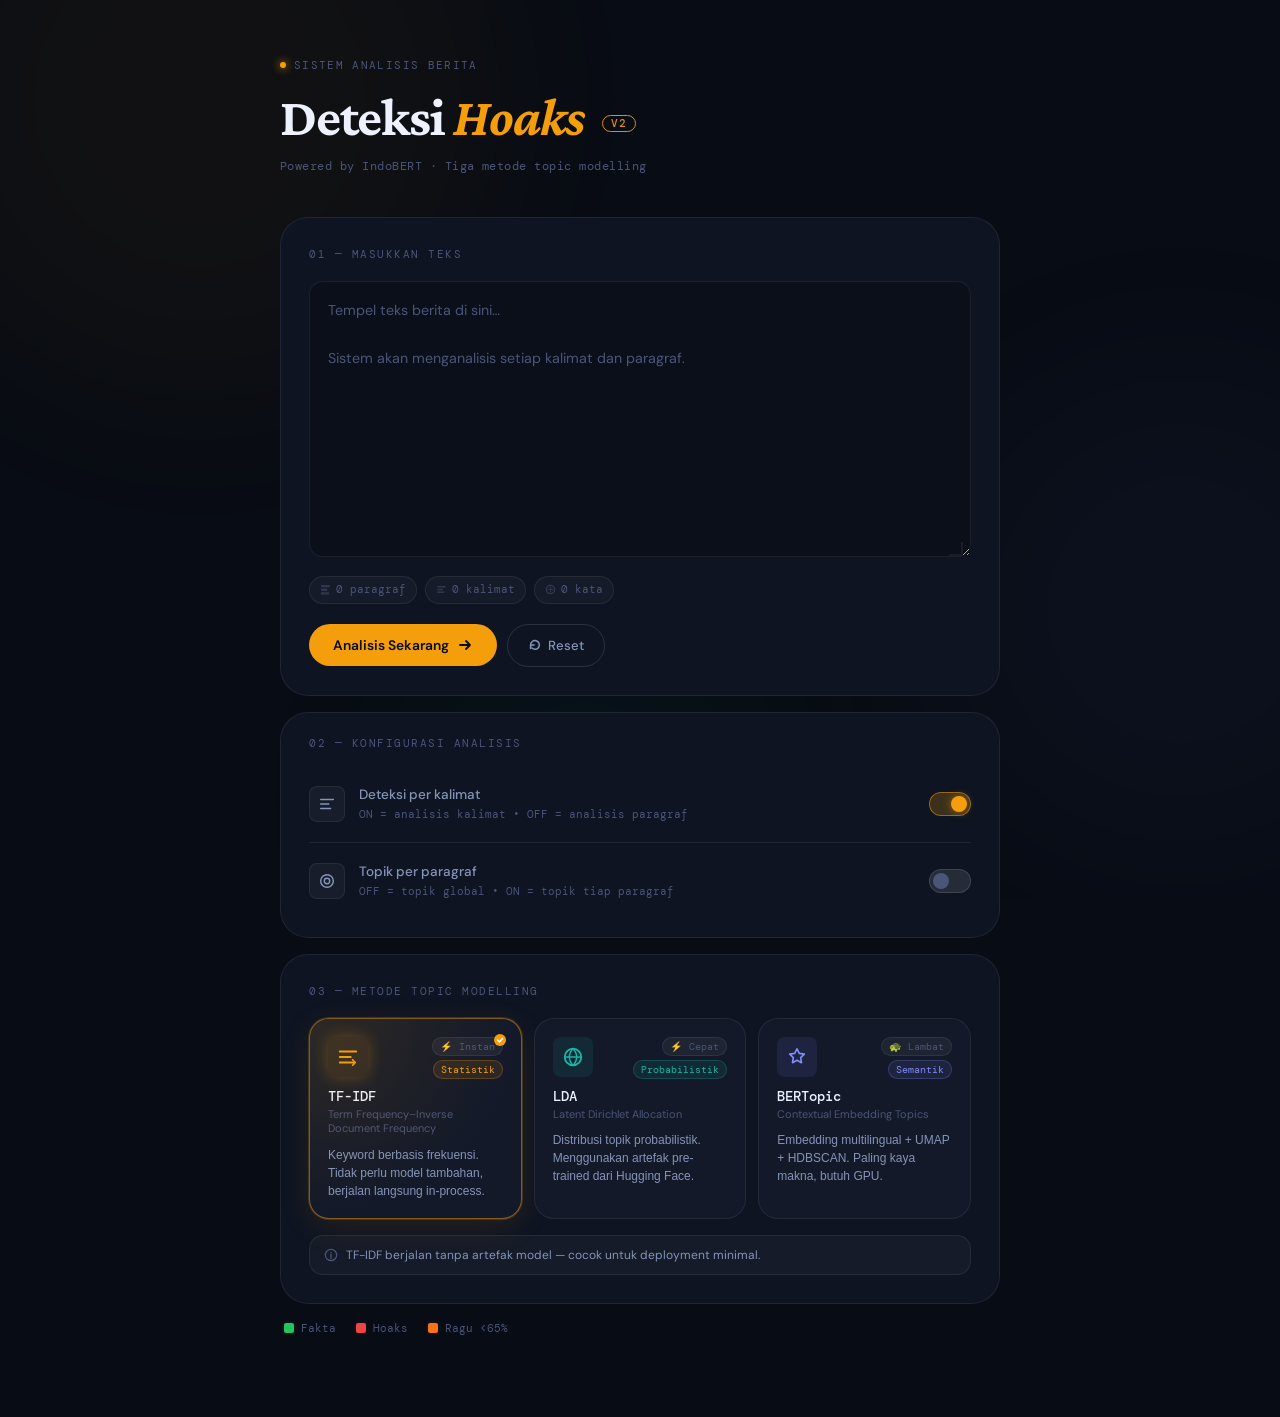
==== public_v2/index.html @ 40815f43 "Final?" ====
<!doctype html>
<html lang="id">
  <head>
    <meta charset="UTF-8" />
    <meta name="viewport" content="width=device-width, initial-scale=1.0" />
    <title>Deteksi Hoaks — V2</title>
    <link rel="preconnect" href="https://fonts.googleapis.com" />
    <link rel="preconnect" href="https://fonts.gstatic.com" crossorigin />
    <link
      href="https://fonts.googleapis.com/css2?family=Crimson+Pro:ital,wght@0,400;0,600;0,700;1,400&family=DM+Sans:wght@400;500;600&family=DM+Mono:wght@400;500&display=swap"
      rel="stylesheet"
    />
    <link rel="stylesheet" href="styles.css" />
  </head>
  <body>

    <!-- Background ambient blobs -->
    <div class="ambient" aria-hidden="true">
      <div class="blob blob--1"></div>
      <div class="blob blob--2"></div>
      <div class="blob blob--3"></div>
    </div>

    <main class="app-container">

      <!-- ── HEADER ────────────────────────────────────────────── -->
      <header class="site-header">
        <div class="site-header__eyebrow">
          <span class="eyebrow-dot"></span>
          <span>Sistem Analisis Berita</span>
        </div>
        <h1 class="site-header__title">
          Deteksi <em>Hoaks</em>
          <span class="v2-pill">V2</span>
        </h1>
        <p class="site-header__sub">
          Powered by IndoBERT · Tiga metode topic modelling
        </p>
      </header>

      <!-- ── INPUT CARD ────────────────────────────────────────── -->
      <section class="card input-card">
        <div class="card__label">01 — Masukkan Teks</div>

        <div class="textarea-wrap">
          <textarea
            id="newsText"
            rows="10"
            placeholder="Tempel teks berita di sini…&#10;&#10;Sistem akan menganalisis setiap kalimat dan paragraf."
          ></textarea>
          <div class="textarea-corner" aria-hidden="true"></div>
        </div>

        <div id="inputStats" class="input-stats">
          <span class="stat-pill" id="statParagraphs">
            <svg width="11" height="11" viewBox="0 0 12 12" fill="none"><rect x="1" y="1" width="10" height="2.5" rx="1" fill="currentColor" opacity=".5"/><rect x="1" y="5" width="7" height="2.5" rx="1" fill="currentColor" opacity=".5"/><rect x="1" y="9" width="9" height="2.5" rx="1" fill="currentColor" opacity=".5"/></svg>
            <span>0 paragraf</span>
          </span>
          <span class="stat-pill" id="statSentences">
            <svg width="11" height="11" viewBox="0 0 12 12" fill="none"><path d="M2 3h8M2 6h5M2 9h6.5" stroke="currentColor" stroke-width="1.5" stroke-linecap="round" opacity=".5"/></svg>
            <span>0 kalimat</span>
          </span>
          <span class="stat-pill" id="statWords">
            <svg width="11" height="11" viewBox="0 0 12 12" fill="none"><circle cx="6" cy="6" r="4.5" stroke="currentColor" stroke-width="1.5" opacity=".5"/><path d="M6 3.5v5M3.5 6h5" stroke="currentColor" stroke-width="1.3" stroke-linecap="round" opacity=".5"/></svg>
            <span>0 kata</span>
          </span>
        </div>

        <div class="action-row">
          <button id="detectBtn" type="button" class="btn-detect">
            <span id="detectLabel">Analisis Sekarang</span>
            <span id="detectSpinner" class="spinner hidden" aria-hidden="true">
              <svg class="spin-svg" viewBox="0 0 24 24" fill="none">
                <circle cx="12" cy="12" r="9" stroke="currentColor" stroke-width="2.5" stroke-dasharray="42 14" stroke-linecap="round"/>
              </svg>
            </span>
            <svg class="btn-arrow" width="16" height="16" viewBox="0 0 16 16" fill="none"><path d="M3 8h10M9 4l4 4-4 4" stroke="currentColor" stroke-width="1.8" stroke-linecap="round" stroke-linejoin="round"/></svg>
          </button>
          <button id="resetBtn" type="button" class="btn-reset">
            <svg width="14" height="14" viewBox="0 0 16 16" fill="none"><path d="M3 8a5 5 0 1 1 1.5 3.5" stroke="currentColor" stroke-width="1.8" stroke-linecap="round"/><path d="M3 12V8h4" stroke="currentColor" stroke-width="1.8" stroke-linecap="round" stroke-linejoin="round"/></svg>
            Reset
          </button>
        </div>
      </section>

      <!-- ── SETTINGS CARD ─────────────────────────────────────── -->
      <section class="card settings-card">
        <div class="card__label">02 — Konfigurasi Analisis</div>

        <div class="toggles-row">
          <!-- Toggle 1 -->
          <label class="toggle-item" for="sentenceLevelToggle">
            <div class="toggle-item__icon">
              <svg width="18" height="18" viewBox="0 0 20 20" fill="none"><path d="M3 5h14M3 10h9M3 15h11" stroke="currentColor" stroke-width="1.6" stroke-linecap="round"/></svg>
            </div>
            <div class="toggle-item__body">
              <span class="toggle-item__name">Deteksi per kalimat</span>
              <span class="toggle-item__hint">ON = analisis kalimat • OFF = analisis paragraf</span>
            </div>
            <div class="toggle-switch-wrap">
              <input type="checkbox" id="sentenceLevelToggle" checked />
              <span class="toggle-track" aria-hidden="true"><span class="toggle-thumb"></span></span>
            </div>
          </label>

          <div class="toggle-divider"></div>

          <!-- Toggle 2 -->
          <label class="toggle-item" for="topicToggle">
            <div class="toggle-item__icon">
              <svg width="18" height="18" viewBox="0 0 20 20" fill="none"><circle cx="10" cy="10" r="7" stroke="currentColor" stroke-width="1.6"/><circle cx="10" cy="10" r="3" stroke="currentColor" stroke-width="1.6"/></svg>
            </div>
            <div class="toggle-item__body">
              <span class="toggle-item__name">Topik per paragraf</span>
              <span class="toggle-item__hint">OFF = topik global • ON = topik tiap paragraf</span>
            </div>
            <div class="toggle-switch-wrap">
              <input type="checkbox" id="topicToggle" />
              <span class="toggle-track" aria-hidden="true"><span class="toggle-thumb"></span></span>
            </div>
          </label>
        </div>
      </section>

      <!-- ── TOPIC MODEL CARD ──────────────────────────────────── -->
      <section class="card topic-card">
        <div class="card__label">03 — Metode Topic Modelling</div>

        <!-- HIDDEN native select — dipakai JS untuk membaca nilai -->
        <select id="topicModelSelect" class="sr-only" aria-hidden="true" tabindex="-1">
          <option value="tfidf"    selected>TF-IDF</option>
          <option value="lda"             >LDA</option>
          <option value="bertopic"        >BERTopic</option>
        </select>

        <!-- Visual card picker -->
        <div class="method-grid" role="radiogroup" aria-label="Pilih metode topic modelling">

          <!-- Card: TF-IDF -->
          <button
            type="button"
            class="method-card method-card--active"
            data-value="tfidf"
            role="radio"
            aria-checked="true"
            aria-label="TF-IDF"
          >
            <div class="method-card__glow"></div>
            <div class="method-card__header">
              <div class="method-card__icon method-card__icon--tfidf">
                <svg width="22" height="22" viewBox="0 0 24 24" fill="none">
                  <path d="M3 6h18M3 12h12M3 18h15" stroke="currentColor" stroke-width="2" stroke-linecap="round"/>
                  <path d="M17 15l3 3-3 3" stroke="currentColor" stroke-width="1.8" stroke-linecap="round" stroke-linejoin="round"/>
                </svg>
              </div>
              <div class="method-card__badges">
                <span class="badge badge--speed">⚡ Instan</span>
                <span class="badge badge--type">Statistik</span>
              </div>
            </div>
            <div class="method-card__name">TF-IDF</div>
            <div class="method-card__full">Term Frequency–Inverse Document Frequency</div>
            <div class="method-card__desc">
              Keyword berbasis frekuensi. Tidak perlu model tambahan, berjalan langsung in-process.
            </div>
            <div class="method-card__check" aria-hidden="true">
              <svg width="14" height="14" viewBox="0 0 14 14" fill="none"><circle cx="7" cy="7" r="6" fill="currentColor"/><path d="M4.5 7l2 2 3-3.5" stroke="white" stroke-width="1.5" stroke-linecap="round" stroke-linejoin="round"/></svg>
            </div>
          </button>

          <!-- Card: LDA -->
          <button
            type="button"
            class="method-card"
            data-value="lda"
            role="radio"
            aria-checked="false"
            aria-label="LDA – Latent Dirichlet Allocation"
          >
            <div class="method-card__glow"></div>
            <div class="method-card__header">
              <div class="method-card__icon method-card__icon--lda">
                <svg width="22" height="22" viewBox="0 0 24 24" fill="none">
                  <circle cx="12" cy="12" r="9" stroke="currentColor" stroke-width="2"/>
                  <path d="M12 3c0 0 4 4 4 9s-4 9-4 9" stroke="currentColor" stroke-width="1.6"/>
                  <path d="M12 3c0 0-4 4-4 9s4 9 4 9" stroke="currentColor" stroke-width="1.6"/>
                  <path d="M3 12h18" stroke="currentColor" stroke-width="1.6"/>
                </svg>
              </div>
              <div class="method-card__badges">
                <span class="badge badge--speed">⚡ Cepat</span>
                <span class="badge badge--type">Probabilistik</span>
              </div>
            </div>
            <div class="method-card__name">LDA</div>
            <div class="method-card__full">Latent Dirichlet Allocation</div>
            <div class="method-card__desc">
              Distribusi topik probabilistik. Menggunakan artefak pre-trained dari Hugging Face.
            </div>
            <div class="method-card__check" aria-hidden="true">
              <svg width="14" height="14" viewBox="0 0 14 14" fill="none"><circle cx="7" cy="7" r="6" fill="currentColor"/><path d="M4.5 7l2 2 3-3.5" stroke="white" stroke-width="1.5" stroke-linecap="round" stroke-linejoin="round"/></svg>
            </div>
          </button>

          <!-- Card: BERTopic -->
          <button
            type="button"
            class="method-card"
            data-value="bertopic"
            role="radio"
            aria-checked="false"
            aria-label="BERTopic"
          >
            <div class="method-card__glow"></div>
            <div class="method-card__header">
              <div class="method-card__icon method-card__icon--bertopic">
                <svg width="22" height="22" viewBox="0 0 24 24" fill="none">
                  <path d="M12 3l2.5 5 5.5.8-4 3.9.9 5.5L12 15.6l-4.9 2.6.9-5.5L4 8.8l5.5-.8L12 3z" stroke="currentColor" stroke-width="1.8" stroke-linejoin="round"/>
                </svg>
              </div>
              <div class="method-card__badges">
                <span class="badge badge--speed">🐢 Lambat</span>
                <span class="badge badge--type badge--semantic">Semantik</span>
              </div>
            </div>
            <div class="method-card__name">BERTopic</div>
            <div class="method-card__full">Contextual Embedding Topics</div>
            <div class="method-card__desc">
              Embedding multilingual + UMAP + HDBSCAN. Paling kaya makna, butuh GPU.
            </div>
            <div class="method-card__check" aria-hidden="true">
              <svg width="14" height="14" viewBox="0 0 14 14" fill="none"><circle cx="7" cy="7" r="6" fill="currentColor"/><path d="M4.5 7l2 2 3-3.5" stroke="white" stroke-width="1.5" stroke-linecap="round" stroke-linejoin="round"/></svg>
            </div>
          </button>

        </div>

        <!-- Hint bar -->
        <div class="method-hint-bar" id="topicMethodHint" aria-live="polite">
          <svg width="14" height="14" viewBox="0 0 16 16" fill="none"><circle cx="8" cy="8" r="6.5" stroke="currentColor" stroke-width="1.4"/><path d="M8 7v5" stroke="currentColor" stroke-width="1.5" stroke-linecap="round"/><circle cx="8" cy="5" r=".8" fill="currentColor"/></svg>
          <span id="topicMethodHintText">TF-IDF berjalan tanpa artefak model — cocok untuk deployment minimal.</span>
        </div>
      </section>

      <!-- ── LEGEND ────────────────────────────────────────────── -->
      <div class="legend-row" aria-label="Keterangan warna">
        <span class="legend-item legend-item--green">
          <span class="legend-dot"></span> Fakta
        </span>
        <span class="legend-item legend-item--red">
          <span class="legend-dot"></span> Hoaks
        </span>
        <span class="legend-item legend-item--orange">
          <span class="legend-dot"></span> Ragu &lt;65%
        </span>
      </div>

      <!-- ── ERROR ─────────────────────────────────────────────── -->
      <div id="errorBox" class="error-box hidden" role="alert">
        <svg width="16" height="16" viewBox="0 0 16 16" fill="none"><circle cx="8" cy="8" r="6.5" stroke="currentColor" stroke-width="1.4"/><path d="M8 5v4" stroke="currentColor" stroke-width="1.5" stroke-linecap="round"/><circle cx="8" cy="11.5" r=".8" fill="currentColor"/></svg>
        <span></span>
      </div>

      <!-- ── OUTPUT ─────────────────────────────────────────────── -->
      <section id="outputSection" class="card output-card hidden">
        <div class="card__label">Hasil Analisis</div>
        <div id="globalSummary" class="global-summary"></div>
        <div id="outputParagraphs" class="paragraph-list"></div>
      </section>

      <!-- ── CONFIDENCE DETAILS ────────────────────────────────── -->
      <details id="confidenceDetails" class="card confidence-card hidden">
        <summary id="confidenceSummary" class="confidence-summary">
          <svg width="14" height="14" viewBox="0 0 16 16" fill="none"><path d="M8 3v10M3 8h10" stroke="currentColor" stroke-width="1.6" stroke-linecap="round"/></svg>
          Rincian Keyakinan
        </summary>
        <ul id="confidenceList" class="confidence-list"></ul>
      </details>

    </main>

    <script src="app.js" type="module"></script>

    <!-- Topic card picker logic (inline, tidak bergantung app.js) -->
    <script>
      (function () {
        const select = document.getElementById('topicModelSelect');
        const cards  = document.querySelectorAll('.method-card');
        const hintEl = document.getElementById('topicMethodHintText');

        const HINTS = {
          tfidf:    'TF-IDF berjalan tanpa artefak model — cocok untuk deployment minimal.',
          lda:      'LDA memuat artefak pre-trained dari Hugging Face secara lazy (pertama kali digunakan).',
          bertopic: 'BERTopic menggunakan embedding semantik — perlu GPU dan model BERTopic dari Hugging Face.',
        };

        function activate(value) {
          cards.forEach(function (card) {
            const isActive = card.dataset.value === value;
            card.classList.toggle('method-card--active', isActive);
            card.setAttribute('aria-checked', String(isActive));
          });
          if (select) select.value = value;
          if (hintEl)  hintEl.textContent = HINTS[value] || '';
        }

        cards.forEach(function (card) {
          card.addEventListener('click', function () {
            activate(card.dataset.value);
          });
          card.addEventListener('keydown', function (e) {
            if (e.key === 'Enter' || e.key === ' ') {
              e.preventDefault();
              activate(card.dataset.value);
            }
          });
        });

        // Reflect changes if JS in app.js ever changes the select
        if (select) {
          select.addEventListener('change', function () {
            activate(select.value);
          });
        }
      })();
    </script>

  </body>
</html>
---- public_v2/styles.css ----
/* ═══════════════════════════════════════════════════════════════
   Deteksi Hoaks V2 — Dark Editorial Theme
   Fonts: Crimson Pro (serif, editorial) + DM Sans (UI) + DM Mono
   ═══════════════════════════════════════════════════════════════ */

/* ── Reset & Base ─────────────────────────────────────────────── */
*, *::before, *::after { box-sizing: border-box; margin: 0; padding: 0; }

/* ── Design Tokens ────────────────────────────────────────────── */
:root {
  /* Surface */
  --bg:          #080c14;
  --bg-card:     #0e1422;
  --bg-card-2:   #131929;
  --bg-input:    #0b0f1a;

  /* Borders */
  --border:      rgba(255,255,255,.07);
  --border-md:   rgba(255,255,255,.12);
  --border-act:  rgba(255,255,255,.22);

  /* Text */
  --txt-primary:   #eef2ff;
  --txt-secondary: #8494b8;
  --txt-muted:     #4a5578;

  /* Accents */
  --amber:       #f59e0b;
  --amber-dim:   rgba(245,158,11,.15);
  --amber-glow:  rgba(245,158,11,.08);
  --teal:        #14b8a6;
  --teal-dim:    rgba(20,184,166,.15);
  --violet:      #818cf8;
  --violet-dim:  rgba(129,140,248,.15);

  /* Semantic */
  --green:       #22c55e;
  --green-bg:    rgba(34,197,94,.15);
  --red:         #ef4444;
  --red-bg:      rgba(239,68,68,.15);
  --orange:      #f97316;
  --orange-bg:   rgba(249,115,22,.15);

  /* Method card accent per type */
  --c-tfidf:     #f59e0b;
  --c-lda:       #14b8a6;
  --c-bertopic:  #818cf8;

  /* Typography */
  --font-serif:  'Crimson Pro', Georgia, serif;
  --font-sans:   'DM Sans', system-ui, sans-serif;
  --font-mono:   'DM Mono', 'Fira Code', monospace;

  /* Spacing */
  --r-sm:  8px;
  --r-md:  14px;
  --r-lg:  20px;
  --r-xl:  28px;

  /* Transitions */
  --ease:  cubic-bezier(.4,0,.2,1);
  --fast:  160ms;
  --mid:   280ms;
  --slow:  440ms;
}

/* ── Global ───────────────────────────────────────────────────── */
html { font-size: 15px; -webkit-font-smoothing: antialiased; }

body {
  background: var(--bg);
  color: var(--txt-primary);
  font-family: var(--font-sans);
  line-height: 1.6;
  min-height: 100dvh;
  overflow-x: hidden;
}

/* ── Ambient Background ───────────────────────────────────────── */
.ambient {
  position: fixed;
  inset: 0;
  pointer-events: none;
  z-index: 0;
  overflow: hidden;
}
.blob {
  position: absolute;
  border-radius: 50%;
  filter: blur(100px);
  opacity: .04;
  animation: blobDrift 24s ease-in-out infinite alternate;
}
.blob--1 {
  width: 600px; height: 600px;
  background: #f59e0b;
  top: -200px; left: -100px;
  animation-duration: 20s;
}
.blob--2 {
  width: 500px; height: 500px;
  background: #818cf8;
  top: 40%; right: -150px;
  animation-duration: 26s; animation-delay: -10s;
}
.blob--3 {
  width: 400px; height: 400px;
  background: #14b8a6;
  bottom: -100px; left: 30%;
  animation-duration: 22s; animation-delay: -5s;
}
@keyframes blobDrift {
  from { transform: translate(0,0) scale(1); }
  to   { transform: translate(40px,60px) scale(1.1); }
}

/* ── Layout ───────────────────────────────────────────────────── */
.app-container {
  position: relative;
  z-index: 1;
  max-width: 760px;
  margin: 0 auto;
  padding: 48px 20px 80px;
  display: flex;
  flex-direction: column;
  gap: 16px;
}

/* ── Site Header ──────────────────────────────────────────────── */
.site-header {
  padding: 8px 0 24px;
}
.site-header__eyebrow {
  display: flex;
  align-items: center;
  gap: 8px;
  font-family: var(--font-mono);
  font-size: .75rem;
  color: var(--txt-muted);
  text-transform: uppercase;
  letter-spacing: .12em;
  margin-bottom: 14px;
}
.eyebrow-dot {
  width: 6px; height: 6px;
  border-radius: 50%;
  background: var(--amber);
  box-shadow: 0 0 8px var(--amber);
  animation: pulse 2.4s ease-in-out infinite;
}
@keyframes pulse {
  0%,100% { opacity: 1; transform: scale(1); }
  50%      { opacity: .5; transform: scale(.7); }
}
.site-header__title {
  font-family: var(--font-serif);
  font-size: clamp(2.4rem, 6vw, 3.6rem);
  font-weight: 700;
  color: var(--txt-primary);
  line-height: 1.1;
  letter-spacing: -.02em;
  margin-bottom: 10px;
}
.site-header__title em {
  font-style: italic;
  color: var(--amber);
}
.v2-pill {
  display: inline-flex;
  align-items: center;
  font-family: var(--font-mono);
  font-style: normal;
  font-size: .7rem;
  font-weight: 500;
  letter-spacing: .08em;
  padding: 2px 8px;
  border-radius: 999px;
  border: 1px solid var(--amber);
  color: var(--amber);
  vertical-align: middle;
  margin-left: 8px;
  opacity: .9;
}
.site-header__sub {
  font-family: var(--font-mono);
  font-size: .8rem;
  color: var(--txt-muted);
  letter-spacing: .04em;
}

/* ── Card Base ────────────────────────────────────────────────── */
.card {
  background: var(--bg-card);
  border: 1px solid var(--border);
  border-radius: var(--r-xl);
  padding: 28px;
  transition: border-color var(--mid) var(--ease);
}
.card:focus-within { border-color: var(--border-md); }

.card__label {
  font-family: var(--font-mono);
  font-size: .72rem;
  color: var(--txt-muted);
  text-transform: uppercase;
  letter-spacing: .14em;
  margin-bottom: 18px;
}

/* ── Textarea ─────────────────────────────────────────────────── */
.textarea-wrap {
  position: relative;
}
#newsText {
  width: 100%;
  background: var(--bg-input);
  border: 1px solid var(--border);
  border-radius: var(--r-md);
  padding: 16px 18px;
  color: var(--txt-primary);
  font-family: var(--font-sans);
  font-size: .95rem;
  line-height: 1.7;
  resize: vertical;
  min-height: 200px;
  outline: none;
  transition: border-color var(--fast) var(--ease),
              box-shadow var(--fast) var(--ease);
}
#newsText::placeholder { color: var(--txt-muted); }
#newsText:focus {
  border-color: rgba(245,158,11,.4);
  box-shadow: 0 0 0 3px rgba(245,158,11,.08), inset 0 0 20px rgba(245,158,11,.02);
}
.textarea-corner {
  position: absolute;
  bottom: 8px; right: 8px;
  width: 14px; height: 14px;
  border-right: 2px solid var(--border-md);
  border-bottom: 2px solid var(--border-md);
  border-radius: 0 0 4px 0;
  pointer-events: none;
  opacity: .5;
}

/* ── Input Stats ──────────────────────────────────────────────── */
.input-stats {
  display: flex;
  gap: 8px;
  flex-wrap: wrap;
  margin-top: 12px;
}
.stat-pill {
  display: inline-flex;
  align-items: center;
  gap: 5px;
  font-family: var(--font-mono);
  font-size: .73rem;
  color: var(--txt-muted);
  background: rgba(255,255,255,.03);
  border: 1px solid var(--border);
  border-radius: 999px;
  padding: 4px 10px;
  transition: color var(--fast) var(--ease), border-color var(--fast) var(--ease);
}
.stat-pill:has(+ .stat-pill) { }

/* ── Action Row ───────────────────────────────────────────────── */
.action-row {
  display: flex;
  gap: 10px;
  margin-top: 20px;
  align-items: center;
}

/* Detect Button */
.btn-detect {
  display: inline-flex;
  align-items: center;
  gap: 8px;
  padding: 12px 24px;
  background: var(--amber);
  color: #0a0c14;
  font-family: var(--font-sans);
  font-size: .92rem;
  font-weight: 600;
  border: none;
  border-radius: 999px;
  cursor: pointer;
  transition: transform var(--fast) var(--ease),
              background var(--fast) var(--ease),
              box-shadow var(--fast) var(--ease);
  position: relative;
  overflow: hidden;
}
.btn-detect::before {
  content: '';
  position: absolute;
  inset: 0;
  background: linear-gradient(135deg, rgba(255,255,255,.25) 0%, transparent 60%);
  opacity: 0;
  transition: opacity var(--fast) var(--ease);
}
.btn-detect:hover::before { opacity: 1; }
.btn-detect:hover {
  transform: translateY(-1px);
  box-shadow: 0 6px 24px rgba(245,158,11,.35);
}
.btn-detect:active { transform: translateY(0); }
.btn-detect:disabled {
  opacity: .5;
  cursor: not-allowed;
  transform: none;
  box-shadow: none;
}
.btn-arrow { flex-shrink: 0; transition: transform var(--fast) var(--ease); }
.btn-detect:hover .btn-arrow { transform: translateX(3px); }

/* Reset Button */
.btn-reset {
  display: inline-flex;
  align-items: center;
  gap: 6px;
  padding: 12px 20px;
  background: transparent;
  color: var(--txt-secondary);
  font-family: var(--font-sans);
  font-size: .88rem;
  font-weight: 500;
  border: 1px solid var(--border-md);
  border-radius: 999px;
  cursor: pointer;
  transition: color var(--fast) var(--ease),
              border-color var(--fast) var(--ease),
              background var(--fast) var(--ease);
}
.btn-reset:hover {
  color: var(--txt-primary);
  border-color: var(--border-act);
  background: rgba(255,255,255,.04);
}

/* Spinner */
.spinner { display: inline-flex; }
.spin-svg { width: 18px; height: 18px; animation: spinAnim .8s linear infinite; }
@keyframes spinAnim { to { transform: rotate(360deg); } }
.hidden { display: none !important; }

/* ── Settings Card / Toggles ──────────────────────────────────── */
.settings-card { padding: 22px 28px; }
.toggles-row { display: flex; flex-direction: column; gap: 0; }
.toggle-divider {
  height: 1px;
  background: var(--border);
  margin: 4px 0;
}

.toggle-item {
  display: flex;
  align-items: center;
  gap: 14px;
  padding: 14px 0;
  cursor: pointer;
  user-select: none;
}
.toggle-item:hover .toggle-item__name { color: var(--txt-primary); }

.toggle-item__icon {
  width: 36px; height: 36px;
  display: flex; align-items: center; justify-content: center;
  background: rgba(255,255,255,.04);
  border: 1px solid var(--border);
  border-radius: var(--r-sm);
  color: var(--txt-secondary);
  flex-shrink: 0;
  transition: background var(--fast), color var(--fast);
}
.toggle-item:hover .toggle-item__icon {
  background: rgba(245,158,11,.08);
  color: var(--amber);
  border-color: rgba(245,158,11,.2);
}

.toggle-item__body { flex: 1; }
.toggle-item__name {
  display: block;
  font-size: .9rem;
  font-weight: 500;
  color: var(--txt-secondary);
  transition: color var(--fast);
}
.toggle-item__hint {
  display: block;
  font-family: var(--font-mono);
  font-size: .72rem;
  color: var(--txt-muted);
  margin-top: 1px;
}

/* Toggle Switch */
.toggle-switch-wrap {
  position: relative;
  flex-shrink: 0;
}
.toggle-switch-wrap input[type="checkbox"] {
  position: absolute;
  opacity: 0; width: 0; height: 0;
}
.toggle-track {
  display: block;
  width: 42px; height: 24px;
  background: rgba(255,255,255,.1);
  border: 1px solid var(--border-md);
  border-radius: 999px;
  cursor: pointer;
  transition: background var(--fast) var(--ease), border-color var(--fast) var(--ease);
  position: relative;
}
.toggle-thumb {
  position: absolute;
  top: 3px; left: 3px;
  width: 16px; height: 16px;
  background: var(--txt-muted);
  border-radius: 50%;
  transition: transform var(--mid) var(--ease), background var(--fast) var(--ease);
}
.toggle-switch-wrap input:checked ~ .toggle-track {
  background: rgba(245,158,11,.2);
  border-color: rgba(245,158,11,.5);
}
.toggle-switch-wrap input:checked ~ .toggle-track .toggle-thumb {
  background: var(--amber);
  transform: translateX(18px);
  box-shadow: 0 0 8px rgba(245,158,11,.5);
}
.toggle-switch-wrap input:focus-visible ~ .toggle-track {
  outline: 2px solid var(--amber);
  outline-offset: 2px;
}

/* ── Topic Card ───────────────────────────────────────────────── */
.topic-card { padding: 28px; }

/* ── Method Grid ──────────────────────────────────────────────── */
.method-grid {
  display: grid;
  grid-template-columns: repeat(3, 1fr);
  gap: 12px;
  margin-bottom: 16px;
}
@media (max-width: 560px) { .method-grid { grid-template-columns: 1fr; } }

.method-card {
  position: relative;
  display: flex;
  flex-direction: column;
  gap: 10px;
  padding: 18px;
  background: var(--bg-card-2);
  border: 1.5px solid var(--border);
  border-radius: var(--r-lg);
  cursor: pointer;
  text-align: left;
  transition:
    border-color var(--mid) var(--ease),
    background var(--mid) var(--ease),
    transform var(--fast) var(--ease),
    box-shadow var(--mid) var(--ease);
  overflow: hidden;
  outline: none;
}
.method-card:hover {
  border-color: var(--border-act);
  background: #161d2e;
  transform: translateY(-2px);
}
.method-card:focus-visible {
  outline: 2px solid var(--amber);
  outline-offset: 2px;
}

/* Glow overlay — color per type */
.method-card__glow {
  position: absolute;
  inset: 0;
  opacity: 0;
  border-radius: inherit;
  transition: opacity var(--mid) var(--ease);
  pointer-events: none;
}
.method-card[data-value="tfidf"]    .method-card__glow { background: radial-gradient(ellipse at top left, rgba(245,158,11,.12) 0%, transparent 70%); }
.method-card[data-value="lda"]      .method-card__glow { background: radial-gradient(ellipse at top left, rgba(20,184,166,.12) 0%, transparent 70%); }
.method-card[data-value="bertopic"] .method-card__glow { background: radial-gradient(ellipse at top left, rgba(129,140,248,.12) 0%, transparent 70%); }

.method-card--active .method-card__glow { opacity: 1; }

/* Active state borders per type */
.method-card--active[data-value="tfidf"]    { border-color: rgba(245,158,11,.5); box-shadow: 0 0 0 1px rgba(245,158,11,.2), 0 8px 32px rgba(245,158,11,.1); }
.method-card--active[data-value="lda"]      { border-color: rgba(20,184,166,.5);  box-shadow: 0 0 0 1px rgba(20,184,166,.2), 0 8px 32px rgba(20,184,166,.1); }
.method-card--active[data-value="bertopic"] { border-color: rgba(129,140,248,.5); box-shadow: 0 0 0 1px rgba(129,140,248,.2), 0 8px 32px rgba(129,140,248,.1); }

/* Card Header */
.method-card__header {
  display: flex;
  align-items: flex-start;
  justify-content: space-between;
  gap: 8px;
}

/* Icon */
.method-card__icon {
  width: 40px; height: 40px;
  display: flex; align-items: center; justify-content: center;
  border-radius: var(--r-sm);
  flex-shrink: 0;
  transition: box-shadow var(--mid) var(--ease), background var(--mid) var(--ease);
}
.method-card__icon--tfidf    { background: rgba(245,158,11,.1); color: var(--c-tfidf); }
.method-card__icon--lda      { background: rgba(20,184,166,.1);  color: var(--c-lda); }
.method-card__icon--bertopic { background: rgba(129,140,248,.1); color: var(--c-bertopic); }
.method-card--active[data-value="tfidf"]    .method-card__icon { box-shadow: 0 0 16px rgba(245,158,11,.3); }
.method-card--active[data-value="lda"]      .method-card__icon { box-shadow: 0 0 16px rgba(20,184,166,.3); }
.method-card--active[data-value="bertopic"] .method-card__icon { box-shadow: 0 0 16px rgba(129,140,248,.3); }

/* Badges */
.method-card__badges { display: flex; gap: 4px; flex-wrap: wrap; justify-content: flex-end; }
.badge {
  font-family: var(--font-mono);
  font-size: .67rem;
  padding: 2px 7px;
  border-radius: 999px;
  border: 1px solid transparent;
  white-space: nowrap;
}
.badge--speed {
  background: rgba(255,255,255,.05);
  border-color: var(--border);
  color: var(--txt-muted);
}
.badge--type {
  background: rgba(245,158,11,.1);
  border-color: rgba(245,158,11,.25);
  color: var(--amber);
}
.badge--semantic {
  background: rgba(129,140,248,.1);
  border-color: rgba(129,140,248,.25);
  color: var(--violet);
}
.method-card[data-value="lda"] .badge--type {
  background: rgba(20,184,166,.1);
  border-color: rgba(20,184,166,.25);
  color: var(--teal);
}

/* Text */
.method-card__name {
  font-family: var(--font-mono);
  font-size: .95rem;
  font-weight: 500;
  color: var(--txt-primary);
  line-height: 1;
}
.method-card__full {
  font-family: var(--font-sans);
  font-size: .73rem;
  color: var(--txt-muted);
  line-height: 1.3;
  margin-top: -6px;
}
.method-card__desc {
  font-size: .8rem;
  color: var(--txt-secondary);
  line-height: 1.5;
}

/* Checkmark */
.method-card__check {
  position: absolute;
  top: 14px; right: 14px;
  opacity: 0;
  transform: scale(.5) rotate(-30deg);
  transition: opacity var(--mid) var(--ease), transform var(--mid) var(--ease);
}
.method-card--active[data-value="tfidf"]    .method-card__check { opacity: 1; transform: scale(1) rotate(0); color: var(--c-tfidf); }
.method-card--active[data-value="lda"]      .method-card__check { opacity: 1; transform: scale(1) rotate(0); color: var(--c-lda); }
.method-card--active[data-value="bertopic"] .method-card__check { opacity: 1; transform: scale(1) rotate(0); color: var(--c-bertopic); }

/* ── Method Hint Bar ──────────────────────────────────────────── */
.method-hint-bar {
  display: flex;
  align-items: flex-start;
  gap: 8px;
  padding: 10px 14px;
  background: rgba(255,255,255,.03);
  border: 1px solid var(--border);
  border-radius: var(--r-md);
  font-size: .8rem;
  color: var(--txt-secondary);
  line-height: 1.5;
  transition: color var(--mid) var(--ease);
}
.method-hint-bar svg { flex-shrink: 0; margin-top: 2px; color: var(--txt-muted); }

/* ── Legend Row ───────────────────────────────────────────────── */
.legend-row {
  display: flex;
  align-items: center;
  gap: 20px;
  padding: 0 4px;
  flex-wrap: wrap;
}
.legend-item {
  display: flex;
  align-items: center;
  gap: 7px;
  font-family: var(--font-mono);
  font-size: .73rem;
  color: var(--txt-muted);
}
.legend-dot {
  width: 10px; height: 10px;
  border-radius: 2px;
}
.legend-item--green .legend-dot { background: var(--green); box-shadow: 0 0 6px var(--green-bg); }
.legend-item--red   .legend-dot { background: var(--red);   box-shadow: 0 0 6px var(--red-bg); }
.legend-item--orange .legend-dot { background: var(--orange); box-shadow: 0 0 6px var(--orange-bg); }

/* ── Error Box ────────────────────────────────────────────────── */
.error-box {
  display: flex;
  align-items: flex-start;
  gap: 10px;
  padding: 14px 18px;
  background: rgba(239,68,68,.08);
  border: 1px solid rgba(239,68,68,.25);
  border-radius: var(--r-md);
  color: #fca5a5;
  font-size: .88rem;
  line-height: 1.5;
  animation: slideIn var(--mid) var(--ease);
}
.error-box svg { flex-shrink: 0; margin-top: 1px; }
@keyframes slideIn { from { opacity:0; transform: translateY(-6px); } to { opacity:1; transform:none; } }

/* ── Output Card ──────────────────────────────────────────────── */
.output-card { animation: fadeUp var(--slow) var(--ease); }
@keyframes fadeUp { from { opacity:0; transform: translateY(12px); } to { opacity:1; transform:none; } }

.global-summary {
  font-family: var(--font-mono);
  font-size: .78rem;
  color: var(--txt-secondary);
  line-height: 1.7;
  padding: 12px 16px;
  background: rgba(255,255,255,.03);
  border: 1px solid var(--border);
  border-radius: var(--r-md);
  margin-bottom: 20px;
}

/* ── Paragraph List ───────────────────────────────────────────── */
.paragraph-list { display: flex; flex-direction: column; gap: 16px; }

.paragraph-block { display: flex; flex-direction: column; gap: 8px; }

.paragraph-meta {
  font-family: var(--font-mono);
  font-size: .72rem;
  color: var(--txt-muted);
  text-transform: uppercase;
  letter-spacing: .1em;
}

.paragraph-text {
  font-family: var(--font-serif);
  font-size: 1.1rem;
  line-height: 1.85;
  color: var(--txt-secondary);
}

/* ── Sentence Highlights ──────────────────────────────────────── */
.hl {
  border-radius: 3px;
  padding: 1px 2px;
  transition: background var(--fast);
}
.hl--green {
  background: var(--green-bg);
  color: #86efac;
  box-shadow: inset 0 0 0 1px rgba(34,197,94,.15);
}
.hl--red {
  background: var(--red-bg);
  color: #fca5a5;
  box-shadow: inset 0 0 0 1px rgba(239,68,68,.15);
}
.hl--orange {
  background: var(--orange-bg);
  color: #fdba74;
  box-shadow: inset 0 0 0 1px rgba(249,115,22,.15);
}

/* ── Confidence Details ───────────────────────────────────────── */
.confidence-card { padding: 0; overflow: hidden; }

.confidence-summary {
  display: flex;
  align-items: center;
  gap: 8px;
  padding: 18px 24px;
  font-family: var(--font-mono);
  font-size: .8rem;
  color: var(--txt-secondary);
  cursor: pointer;
  list-style: none;
  user-select: none;
  border-radius: var(--r-xl);
  transition: color var(--fast), background var(--fast);
}
.confidence-summary::-webkit-details-marker { display: none; }
.confidence-summary:hover { color: var(--txt-primary); background: rgba(255,255,255,.03); }

.confidence-list {
  list-style: none;
  padding: 0 24px 20px;
  display: flex;
  flex-direction: column;
  gap: 10px;
  border-top: 1px solid var(--border);
  padding-top: 16px;
  margin-top: 0;
}
.confidence-item {
  background: rgba(255,255,255,.025);
  border: 1px solid var(--border);
  border-radius: var(--r-md);
  padding: 12px 14px;
  transition: border-color var(--fast);
}
.confidence-item:hover { border-color: var(--border-md); }

.confidence-head {
  display: flex;
  align-items: center;
  gap: 8px;
  margin-bottom: 6px;
}
.confidence-pos {
  font-family: var(--font-mono);
  font-size: .72rem;
  color: var(--txt-muted);
  background: rgba(255,255,255,.05);
  padding: 2px 8px;
  border-radius: 999px;
}
.confidence-badge {
  font-family: var(--font-mono);
  font-size: .72rem;
  font-weight: 500;
  padding: 2px 8px;
  border-radius: 999px;
}
.badge--green { background: var(--green-bg);  color: #86efac; }
.badge--red   { background: var(--red-bg);    color: #fca5a5; }
.badge--orange{ background: var(--orange-bg); color: #fdba74; }

.confidence-metrics {
  display: flex;
  gap: 10px;
  flex-wrap: wrap;
  margin-bottom: 6px;
}
.confidence-metric {
  font-family: var(--font-mono);
  font-size: .72rem;
  color: var(--txt-muted);
}
.confidence-text {
  font-size: .82rem;
  color: var(--txt-secondary);
  line-height: 1.5;
}

/* ── Screenreader only ────────────────────────────────────────── */
.sr-only {
  position: absolute;
  width: 1px; height: 1px;
  padding: 0; margin: -1px;
  overflow: hidden;
  clip: rect(0,0,0,0);
  white-space: nowrap;
  border: 0;
}

/* ── Scrollbar ────────────────────────────────────────────────── */
::-webkit-scrollbar { width: 6px; }
::-webkit-scrollbar-track { background: transparent; }
::-webkit-scrollbar-thumb { background: rgba(255,255,255,.1); border-radius: 999px; }
::-webkit-scrollbar-thumb:hover { background: rgba(255,255,255,.18); }

/* ── Responsive ───────────────────────────────────────────────── */
@media (max-width: 480px) {
  .app-container { padding: 28px 14px 60px; }
  .card { padding: 20px; }
  .action-row { flex-wrap: wrap; }
  .legend-row { gap: 14px; }
}
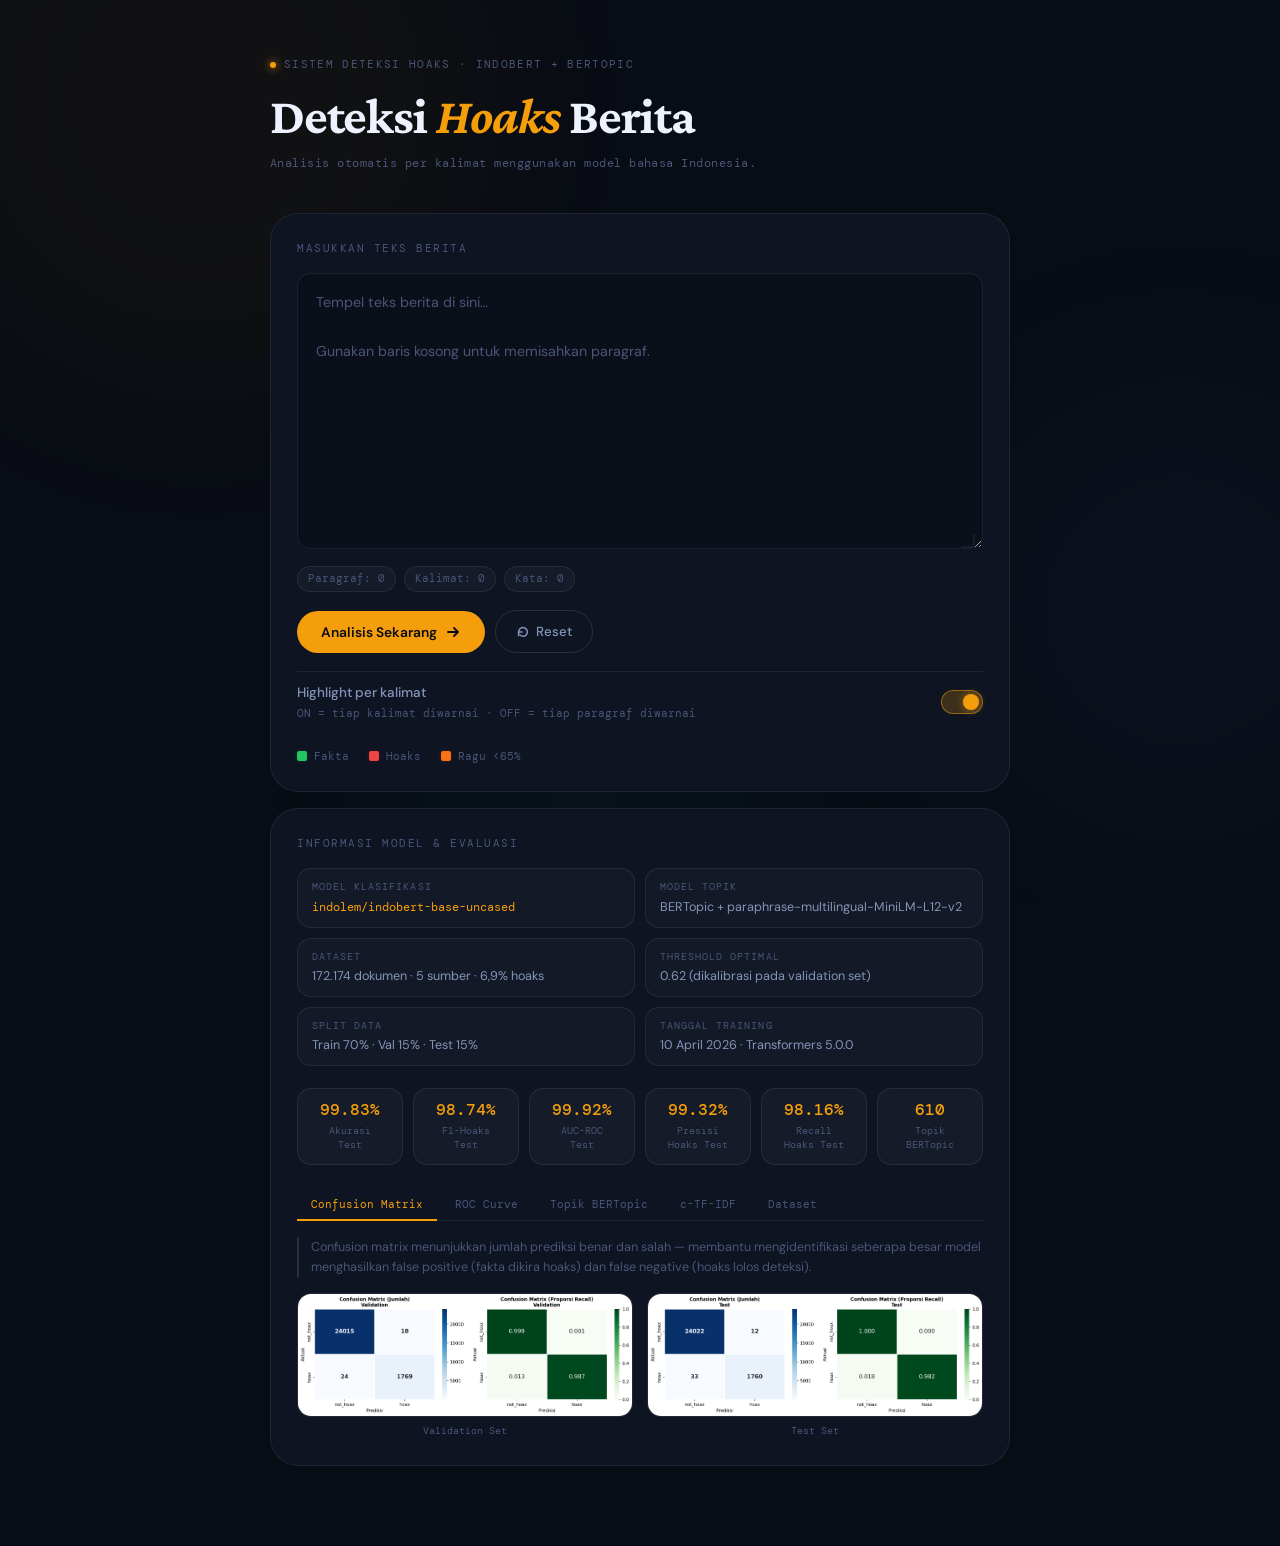
==== commit b930cf9f: "maybe in another life this repo will be perfect" ====
--- a/public_v2/index.html
+++ b/public_v2/index.html
@@ -3,18 +3,14 @@
   <head>
     <meta charset="UTF-8" />
     <meta name="viewport" content="width=device-width, initial-scale=1.0" />
-    <title>Deteksi Hoaks — V2</title>
+    <title>Deteksi Hoaks Berita</title>
     <link rel="preconnect" href="https://fonts.googleapis.com" />
     <link rel="preconnect" href="https://fonts.gstatic.com" crossorigin />
-    <link
-      href="https://fonts.googleapis.com/css2?family=Crimson+Pro:ital,wght@0,400;0,600;0,700;1,400&family=DM+Sans:wght@400;500;600&family=DM+Mono:wght@400;500&display=swap"
-      rel="stylesheet"
-    />
+    <link href="https://fonts.googleapis.com/css2?family=Crimson+Pro:ital,wght@0,400;0,600;0,700;1,400&family=DM+Sans:wght@400;500;600&family=DM+Mono:wght@400;500&display=swap" rel="stylesheet" />
     <link rel="stylesheet" href="styles.css" />
   </head>
   <body>
 
-    <!-- Background ambient blobs -->
     <div class="ambient" aria-hidden="true">
       <div class="blob blob--1"></div>
       <div class="blob blob--2"></div>
@@ -23,47 +19,28 @@
 
     <main class="app-container">
 
-      <!-- ── HEADER ────────────────────────────────────────────── -->
+      <!-- HEADER -->
       <header class="site-header">
         <div class="site-header__eyebrow">
           <span class="eyebrow-dot"></span>
-          <span>Sistem Analisis Berita</span>
-        </div>
-        <h1 class="site-header__title">
-          Deteksi <em>Hoaks</em>
-          <span class="v2-pill">V2</span>
-        </h1>
-        <p class="site-header__sub">
-          Powered by IndoBERT · Tiga metode topic modelling
-        </p>
+          <span>Sistem Deteksi Hoaks · IndoBERT + BERTopic</span>
+        </div>
+        <h1 class="site-header__title">Deteksi <em>Hoaks</em> Berita</h1>
+        <p class="site-header__sub">Analisis otomatis per kalimat menggunakan model bahasa Indonesia.</p>
       </header>
 
-      <!-- ── INPUT CARD ────────────────────────────────────────── -->
+      <!-- INPUT CARD -->
       <section class="card input-card">
-        <div class="card__label">01 — Masukkan Teks</div>
-
+        <div class="card__label">Masukkan Teks Berita</div>
         <div class="textarea-wrap">
-          <textarea
-            id="newsText"
-            rows="10"
-            placeholder="Tempel teks berita di sini…&#10;&#10;Sistem akan menganalisis setiap kalimat dan paragraf."
-          ></textarea>
+          <textarea id="newsText" rows="10" placeholder="Tempel teks berita di sini…&#10;&#10;Gunakan baris kosong untuk memisahkan paragraf."></textarea>
           <div class="textarea-corner" aria-hidden="true"></div>
         </div>
 
         <div id="inputStats" class="input-stats">
-          <span class="stat-pill" id="statParagraphs">
-            <svg width="11" height="11" viewBox="0 0 12 12" fill="none"><rect x="1" y="1" width="10" height="2.5" rx="1" fill="currentColor" opacity=".5"/><rect x="1" y="5" width="7" height="2.5" rx="1" fill="currentColor" opacity=".5"/><rect x="1" y="9" width="9" height="2.5" rx="1" fill="currentColor" opacity=".5"/></svg>
-            <span>0 paragraf</span>
-          </span>
-          <span class="stat-pill" id="statSentences">
-            <svg width="11" height="11" viewBox="0 0 12 12" fill="none"><path d="M2 3h8M2 6h5M2 9h6.5" stroke="currentColor" stroke-width="1.5" stroke-linecap="round" opacity=".5"/></svg>
-            <span>0 kalimat</span>
-          </span>
-          <span class="stat-pill" id="statWords">
-            <svg width="11" height="11" viewBox="0 0 12 12" fill="none"><circle cx="6" cy="6" r="4.5" stroke="currentColor" stroke-width="1.5" opacity=".5"/><path d="M6 3.5v5M3.5 6h5" stroke="currentColor" stroke-width="1.3" stroke-linecap="round" opacity=".5"/></svg>
-            <span>0 kata</span>
-          </span>
+          <span class="stat-pill" id="statParagraphs">Paragraf: 0</span>
+          <span class="stat-pill" id="statSentences">Kalimat: 0</span>
+          <span class="stat-pill" id="statWords">Kata: 0</span>
         </div>
 
         <div class="action-row">
@@ -81,247 +58,224 @@
             Reset
           </button>
         </div>
-      </section>
-
-      <!-- ── SETTINGS CARD ─────────────────────────────────────── -->
-      <section class="card settings-card">
-        <div class="card__label">02 — Konfigurasi Analisis</div>
-
-        <div class="toggles-row">
-          <!-- Toggle 1 -->
+
+        <div class="toggle-row">
           <label class="toggle-item" for="sentenceLevelToggle">
-            <div class="toggle-item__icon">
-              <svg width="18" height="18" viewBox="0 0 20 20" fill="none"><path d="M3 5h14M3 10h9M3 15h11" stroke="currentColor" stroke-width="1.6" stroke-linecap="round"/></svg>
-            </div>
             <div class="toggle-item__body">
-              <span class="toggle-item__name">Deteksi per kalimat</span>
-              <span class="toggle-item__hint">ON = analisis kalimat • OFF = analisis paragraf</span>
+              <span class="toggle-item__name">Highlight per kalimat</span>
+              <span class="toggle-item__hint">ON = tiap kalimat diwarnai · OFF = tiap paragraf diwarnai</span>
             </div>
             <div class="toggle-switch-wrap">
               <input type="checkbox" id="sentenceLevelToggle" checked />
               <span class="toggle-track" aria-hidden="true"><span class="toggle-thumb"></span></span>
             </div>
           </label>
-
-          <div class="toggle-divider"></div>
-
-          <!-- Toggle 2 -->
-          <label class="toggle-item" for="topicToggle">
-            <div class="toggle-item__icon">
-              <svg width="18" height="18" viewBox="0 0 20 20" fill="none"><circle cx="10" cy="10" r="7" stroke="currentColor" stroke-width="1.6"/><circle cx="10" cy="10" r="3" stroke="currentColor" stroke-width="1.6"/></svg>
-            </div>
-            <div class="toggle-item__body">
-              <span class="toggle-item__name">Topik per paragraf</span>
-              <span class="toggle-item__hint">OFF = topik global • ON = topik tiap paragraf</span>
-            </div>
-            <div class="toggle-switch-wrap">
-              <input type="checkbox" id="topicToggle" />
-              <span class="toggle-track" aria-hidden="true"><span class="toggle-thumb"></span></span>
-            </div>
-          </label>
+        </div>
+
+        <!-- topicToggle disembunyikan dari UI, logic JS tetap aktif -->
+        <input type="checkbox" id="topicToggle" class="sr-only" aria-hidden="true" tabindex="-1" />
+
+        <div class="legend-row">
+          <span class="legend-item legend-item--green"><span class="legend-dot"></span>Fakta</span>
+          <span class="legend-item legend-item--red"><span class="legend-dot"></span>Hoaks</span>
+          <span class="legend-item legend-item--orange"><span class="legend-dot"></span>Ragu &lt;65%</span>
         </div>
       </section>
 
-      <!-- ── TOPIC MODEL CARD ──────────────────────────────────── -->
-      <section class="card topic-card">
-        <div class="card__label">03 — Metode Topic Modelling</div>
-
-        <!-- HIDDEN native select — dipakai JS untuk membaca nilai -->
-        <select id="topicModelSelect" class="sr-only" aria-hidden="true" tabindex="-1">
-          <option value="tfidf"    selected>TF-IDF</option>
-          <option value="lda"             >LDA</option>
-          <option value="bertopic"        >BERTopic</option>
-        </select>
-
-        <!-- Visual card picker -->
-        <div class="method-grid" role="radiogroup" aria-label="Pilih metode topic modelling">
-
-          <!-- Card: TF-IDF -->
-          <button
-            type="button"
-            class="method-card method-card--active"
-            data-value="tfidf"
-            role="radio"
-            aria-checked="true"
-            aria-label="TF-IDF"
-          >
-            <div class="method-card__glow"></div>
-            <div class="method-card__header">
-              <div class="method-card__icon method-card__icon--tfidf">
-                <svg width="22" height="22" viewBox="0 0 24 24" fill="none">
-                  <path d="M3 6h18M3 12h12M3 18h15" stroke="currentColor" stroke-width="2" stroke-linecap="round"/>
-                  <path d="M17 15l3 3-3 3" stroke="currentColor" stroke-width="1.8" stroke-linecap="round" stroke-linejoin="round"/>
-                </svg>
-              </div>
-              <div class="method-card__badges">
-                <span class="badge badge--speed">⚡ Instan</span>
-                <span class="badge badge--type">Statistik</span>
-              </div>
-            </div>
-            <div class="method-card__name">TF-IDF</div>
-            <div class="method-card__full">Term Frequency–Inverse Document Frequency</div>
-            <div class="method-card__desc">
-              Keyword berbasis frekuensi. Tidak perlu model tambahan, berjalan langsung in-process.
-            </div>
-            <div class="method-card__check" aria-hidden="true">
-              <svg width="14" height="14" viewBox="0 0 14 14" fill="none"><circle cx="7" cy="7" r="6" fill="currentColor"/><path d="M4.5 7l2 2 3-3.5" stroke="white" stroke-width="1.5" stroke-linecap="round" stroke-linejoin="round"/></svg>
-            </div>
-          </button>
-
-          <!-- Card: LDA -->
-          <button
-            type="button"
-            class="method-card"
-            data-value="lda"
-            role="radio"
-            aria-checked="false"
-            aria-label="LDA – Latent Dirichlet Allocation"
-          >
-            <div class="method-card__glow"></div>
-            <div class="method-card__header">
-              <div class="method-card__icon method-card__icon--lda">
-                <svg width="22" height="22" viewBox="0 0 24 24" fill="none">
-                  <circle cx="12" cy="12" r="9" stroke="currentColor" stroke-width="2"/>
-                  <path d="M12 3c0 0 4 4 4 9s-4 9-4 9" stroke="currentColor" stroke-width="1.6"/>
-                  <path d="M12 3c0 0-4 4-4 9s4 9 4 9" stroke="currentColor" stroke-width="1.6"/>
-                  <path d="M3 12h18" stroke="currentColor" stroke-width="1.6"/>
-                </svg>
-              </div>
-              <div class="method-card__badges">
-                <span class="badge badge--speed">⚡ Cepat</span>
-                <span class="badge badge--type">Probabilistik</span>
-              </div>
-            </div>
-            <div class="method-card__name">LDA</div>
-            <div class="method-card__full">Latent Dirichlet Allocation</div>
-            <div class="method-card__desc">
-              Distribusi topik probabilistik. Menggunakan artefak pre-trained dari Hugging Face.
-            </div>
-            <div class="method-card__check" aria-hidden="true">
-              <svg width="14" height="14" viewBox="0 0 14 14" fill="none"><circle cx="7" cy="7" r="6" fill="currentColor"/><path d="M4.5 7l2 2 3-3.5" stroke="white" stroke-width="1.5" stroke-linecap="round" stroke-linejoin="round"/></svg>
-            </div>
-          </button>
-
-          <!-- Card: BERTopic -->
-          <button
-            type="button"
-            class="method-card"
-            data-value="bertopic"
-            role="radio"
-            aria-checked="false"
-            aria-label="BERTopic"
-          >
-            <div class="method-card__glow"></div>
-            <div class="method-card__header">
-              <div class="method-card__icon method-card__icon--bertopic">
-                <svg width="22" height="22" viewBox="0 0 24 24" fill="none">
-                  <path d="M12 3l2.5 5 5.5.8-4 3.9.9 5.5L12 15.6l-4.9 2.6.9-5.5L4 8.8l5.5-.8L12 3z" stroke="currentColor" stroke-width="1.8" stroke-linejoin="round"/>
-                </svg>
-              </div>
-              <div class="method-card__badges">
-                <span class="badge badge--speed">🐢 Lambat</span>
-                <span class="badge badge--type badge--semantic">Semantik</span>
-              </div>
-            </div>
-            <div class="method-card__name">BERTopic</div>
-            <div class="method-card__full">Contextual Embedding Topics</div>
-            <div class="method-card__desc">
-              Embedding multilingual + UMAP + HDBSCAN. Paling kaya makna, butuh GPU.
-            </div>
-            <div class="method-card__check" aria-hidden="true">
-              <svg width="14" height="14" viewBox="0 0 14 14" fill="none"><circle cx="7" cy="7" r="6" fill="currentColor"/><path d="M4.5 7l2 2 3-3.5" stroke="white" stroke-width="1.5" stroke-linecap="round" stroke-linejoin="round"/></svg>
-            </div>
-          </button>
-
-        </div>
-
-        <!-- Hint bar -->
-        <div class="method-hint-bar" id="topicMethodHint" aria-live="polite">
-          <svg width="14" height="14" viewBox="0 0 16 16" fill="none"><circle cx="8" cy="8" r="6.5" stroke="currentColor" stroke-width="1.4"/><path d="M8 7v5" stroke="currentColor" stroke-width="1.5" stroke-linecap="round"/><circle cx="8" cy="5" r=".8" fill="currentColor"/></svg>
-          <span id="topicMethodHintText">TF-IDF berjalan tanpa artefak model — cocok untuk deployment minimal.</span>
-        </div>
-      </section>
-
-      <!-- ── LEGEND ────────────────────────────────────────────── -->
-      <div class="legend-row" aria-label="Keterangan warna">
-        <span class="legend-item legend-item--green">
-          <span class="legend-dot"></span> Fakta
-        </span>
-        <span class="legend-item legend-item--red">
-          <span class="legend-dot"></span> Hoaks
-        </span>
-        <span class="legend-item legend-item--orange">
-          <span class="legend-dot"></span> Ragu &lt;65%
-        </span>
-      </div>
-
-      <!-- ── ERROR ─────────────────────────────────────────────── -->
+      <!-- ERROR -->
       <div id="errorBox" class="error-box hidden" role="alert">
         <svg width="16" height="16" viewBox="0 0 16 16" fill="none"><circle cx="8" cy="8" r="6.5" stroke="currentColor" stroke-width="1.4"/><path d="M8 5v4" stroke="currentColor" stroke-width="1.5" stroke-linecap="round"/><circle cx="8" cy="11.5" r=".8" fill="currentColor"/></svg>
-        <span></span>
+        <span id="errorText"></span>
       </div>
 
-      <!-- ── OUTPUT ─────────────────────────────────────────────── -->
+      <!-- OUTPUT -->
       <section id="outputSection" class="card output-card hidden">
-        <div class="card__label">Hasil Analisis</div>
+
+        <!-- Verdict -->
+        <div id="verdictBanner" class="verdict-banner hidden">
+          <div class="verdict-banner__left">
+            <div id="verdictIcon" class="verdict-icon" aria-hidden="true"></div>
+            <div class="verdict-banner__text">
+              <div id="verdictLabel" class="verdict-label"></div>
+              <div id="verdictConf" class="verdict-conf"></div>
+            </div>
+          </div>
+          <div id="verdictTopic" class="verdict-topic hidden"></div>
+        </div>
+
+        <div class="section-divider"></div>
+
+        <div class="card__label" style="margin-bottom:12px;">Highlight Kalimat</div>
         <div id="globalSummary" class="global-summary"></div>
         <div id="outputParagraphs" class="paragraph-list"></div>
       </section>
 
-      <!-- ── CONFIDENCE DETAILS ────────────────────────────────── -->
+      <!-- CONFIDENCE DETAILS -->
       <details id="confidenceDetails" class="card confidence-card hidden">
         <summary id="confidenceSummary" class="confidence-summary">
-          <svg width="14" height="14" viewBox="0 0 16 16" fill="none"><path d="M8 3v10M3 8h10" stroke="currentColor" stroke-width="1.6" stroke-linecap="round"/></svg>
-          Rincian Keyakinan
+          <svg width="14" height="14" viewBox="0 0 16 16" fill="none"><rect x="2" y="2" width="12" height="12" rx="2" stroke="currentColor" stroke-width="1.5"/><path d="M5 8h6M8 5v6" stroke="currentColor" stroke-width="1.4" stroke-linecap="round"/></svg>
+          Rincian Keyakinan per Kalimat
         </summary>
         <ul id="confidenceList" class="confidence-list"></ul>
       </details>
 
+      <!-- MODEL INFO -->
+      <section class="card model-card">
+        <div class="card__label">Informasi Model &amp; Evaluasi</div>
+
+        <div class="model-arch">
+          <div class="arch-row">
+            <div class="arch-item">
+              <div class="arch-key">Model Klasifikasi</div>
+              <div class="arch-val"><code>indolem/indobert-base-uncased</code></div>
+            </div>
+            <div class="arch-item">
+              <div class="arch-key">Model Topik</div>
+              <div class="arch-val">BERTopic + paraphrase-multilingual-MiniLM-L12-v2</div>
+            </div>
+            <div class="arch-item">
+              <div class="arch-key">Dataset</div>
+              <div class="arch-val">172.174 dokumen · 5 sumber · 6,9% hoaks</div>
+            </div>
+            <div class="arch-item">
+              <div class="arch-key">Threshold Optimal</div>
+              <div class="arch-val">0.62 (dikalibrasi pada validation set)</div>
+            </div>
+            <div class="arch-item">
+              <div class="arch-key">Split Data</div>
+              <div class="arch-val">Train 70% · Val 15% · Test 15%</div>
+            </div>
+            <div class="arch-item">
+              <div class="arch-key">Tanggal Training</div>
+              <div class="arch-val">10 April 2026 · Transformers 5.0.0</div>
+            </div>
+          </div>
+        </div>
+
+        <div class="metrics-strip">
+          <div class="metric-chip">
+            <div class="metric-chip__val">99.83%</div>
+            <div class="metric-chip__key">Akurasi<br/>Test</div>
+          </div>
+          <div class="metric-chip">
+            <div class="metric-chip__val">98.74%</div>
+            <div class="metric-chip__key">F1-Hoaks<br/>Test</div>
+          </div>
+          <div class="metric-chip">
+            <div class="metric-chip__val">99.92%</div>
+            <div class="metric-chip__key">AUC-ROC<br/>Test</div>
+          </div>
+          <div class="metric-chip">
+            <div class="metric-chip__val">99.32%</div>
+            <div class="metric-chip__key">Presisi<br/>Hoaks Test</div>
+          </div>
+          <div class="metric-chip">
+            <div class="metric-chip__val">98.16%</div>
+            <div class="metric-chip__key">Recall<br/>Hoaks Test</div>
+          </div>
+          <div class="metric-chip">
+            <div class="metric-chip__val">610</div>
+            <div class="metric-chip__key">Topik<br/>BERTopic</div>
+          </div>
+        </div>
+
+        <div class="eval-tabs" role="tablist">
+          <button class="eval-tab eval-tab--active" role="tab" aria-selected="true" data-tab="cm">Confusion Matrix</button>
+          <button class="eval-tab" role="tab" aria-selected="false" data-tab="roc">ROC Curve</button>
+          <button class="eval-tab" role="tab" aria-selected="false" data-tab="topic">Topik BERTopic</button>
+          <button class="eval-tab" role="tab" aria-selected="false" data-tab="ctfidf">c-TF-IDF</button>
+          <button class="eval-tab" role="tab" aria-selected="false" data-tab="dataset">Dataset</button>
+        </div>
+
+        <div class="eval-panels">
+
+          <div class="eval-panel eval-panel--active" data-panel="cm">
+            <p class="eval-caption">Confusion matrix menunjukkan jumlah prediksi benar dan salah — membantu mengidentifikasi seberapa besar model menghasilkan false positive (fakta dikira hoaks) dan false negative (hoaks lolos deteksi).</p>
+            <div class="eval-img-row">
+              <figure class="eval-figure">
+                <img src="/hasil/confusion_matrix_validation.png" alt="Confusion Matrix Validation" loading="lazy" />
+                <figcaption>Validation Set</figcaption>
+              </figure>
+              <figure class="eval-figure">
+                <img src="/hasil/confusion_matrix_test.png" alt="Confusion Matrix Test" loading="lazy" />
+                <figcaption>Test Set</figcaption>
+              </figure>
+            </div>
+          </div>
+
+          <div class="eval-panel" data-panel="roc">
+            <p class="eval-caption">ROC curve memperlihatkan kemampuan model membedakan kelas di berbagai threshold — AUC mendekati 1.0 menandakan diskriminasi yang sangat baik antara berita hoaks dan fakta.</p>
+            <div class="eval-img-row">
+              <figure class="eval-figure">
+                <img src="/hasil/roc_curve_validation.png" alt="ROC Validation" loading="lazy" />
+                <figcaption>Validation · AUC = 0.9994</figcaption>
+              </figure>
+              <figure class="eval-figure">
+                <img src="/hasil/roc_curve_test.png" alt="ROC Test" loading="lazy" />
+                <figcaption>Test · AUC = 0.9992</figcaption>
+              </figure>
+            </div>
+          </div>
+
+          <div class="eval-panel" data-panel="topic">
+            <p class="eval-caption">Distribusi 610 topik BERTopic pada korpus training menggambarkan keberagaman tema berita — diperlukan untuk memahami cakupan domain yang bisa dianalisis oleh model topik.</p>
+            <figure class="eval-figure eval-figure--full">
+              <img src="/hasil/distribusi_topik_bertopic.png" alt="Distribusi Topik" loading="lazy" />
+              <figcaption>Top-15 Topik BERTopic (corpus pra-oversampling, 120.521 dokumen)</figcaption>
+            </figure>
+            <figure class="eval-figure eval-figure--full" style="margin-top:14px;">
+              <img src="/hasil/topik_per_label.png" alt="Topik per Label" loading="lazy" />
+              <figcaption>Distribusi Topik Dominan per Label — Hoaks vs Non-Hoaks</figcaption>
+            </figure>
+          </div>
+
+          <div class="eval-panel" data-panel="ctfidf">
+            <p class="eval-caption">Skor c-TF-IDF menunjukkan kata-kata paling khas per topik — kata dengan skor tinggi adalah pembeda utama yang digunakan BERTopic untuk mengklasifikasikan topik suatu dokumen.</p>
+            <figure class="eval-figure eval-figure--full">
+              <img src="/hasil/ctfidf_heatmap.png" alt="c-TF-IDF Heatmap" loading="lazy" />
+              <figcaption>Heatmap Skor c-TF-IDF — Top-5 Kata per Topik (maks 15 topik)</figcaption>
+            </figure>
+            <figure class="eval-figure eval-figure--full" style="margin-top:14px;">
+              <img src="/hasil/ctfidf_distribusi_topik.png" alt="Distribusi c-TF-IDF" loading="lazy" />
+              <figcaption>Jumlah Dokumen per Topik berdasarkan c-TF-IDF</figcaption>
+            </figure>
+          </div>
+
+          <div class="eval-panel" data-panel="dataset">
+            <p class="eval-caption">Distribusi dataset memperlihatkan komposisi label dan sumber data — penting untuk memahami potensi bias dan alasan dilakukannya oversampling kelas minoritas (hoaks) saat training.</p>
+            <figure class="eval-figure eval-figure--full">
+              <img src="/hasil/distribusi_dataset.png" alt="Distribusi Dataset" loading="lazy" />
+              <figcaption>Distribusi Label, Sumber, dan Panjang Teks Dataset</figcaption>
+            </figure>
+            <figure class="eval-figure eval-figure--full" style="margin-top:14px;">
+              <img src="/hasil/kalibrasi_threshold_validation.png" alt="Kalibrasi Threshold" loading="lazy" />
+              <figcaption>Kalibrasi Threshold pada Validation Set — Threshold Optimal: 0.62</figcaption>
+            </figure>
+          </div>
+
+        </div>
+      </section>
+
     </main>
 
     <script src="app.js" type="module"></script>
 
-    <!-- Topic card picker logic (inline, tidak bergantung app.js) -->
     <script>
       (function () {
-        const select = document.getElementById('topicModelSelect');
-        const cards  = document.querySelectorAll('.method-card');
-        const hintEl = document.getElementById('topicMethodHintText');
-
-        const HINTS = {
-          tfidf:    'TF-IDF berjalan tanpa artefak model — cocok untuk deployment minimal.',
-          lda:      'LDA memuat artefak pre-trained dari Hugging Face secara lazy (pertama kali digunakan).',
-          bertopic: 'BERTopic menggunakan embedding semantik — perlu GPU dan model BERTopic dari Hugging Face.',
-        };
-
-        function activate(value) {
-          cards.forEach(function (card) {
-            const isActive = card.dataset.value === value;
-            card.classList.toggle('method-card--active', isActive);
-            card.setAttribute('aria-checked', String(isActive));
-          });
-          if (select) select.value = value;
-          if (hintEl)  hintEl.textContent = HINTS[value] || '';
-        }
-
-        cards.forEach(function (card) {
-          card.addEventListener('click', function () {
-            activate(card.dataset.value);
-          });
-          card.addEventListener('keydown', function (e) {
-            if (e.key === 'Enter' || e.key === ' ') {
-              e.preventDefault();
-              activate(card.dataset.value);
-            }
+        var tabs   = document.querySelectorAll('.eval-tab');
+        var panels = document.querySelectorAll('.eval-panel');
+        tabs.forEach(function (tab) {
+          tab.addEventListener('click', function () {
+            var target = tab.dataset.tab;
+            tabs.forEach(function (t) {
+              t.classList.toggle('eval-tab--active', t.dataset.tab === target);
+              t.setAttribute('aria-selected', String(t.dataset.tab === target));
+            });
+            panels.forEach(function (p) {
+              p.classList.toggle('eval-panel--active', p.dataset.panel === target);
+            });
           });
         });
-
-        // Reflect changes if JS in app.js ever changes the select
-        if (select) {
-          select.addEventListener('change', function () {
-            activate(select.value);
-          });
-        }
       })();
     </script>
 
--- a/public_v2/styles.css
+++ b/public_v2/styles.css
@@ -1,82 +1,70 @@
 /* ═══════════════════════════════════════════════════════════════
-   Deteksi Hoaks V2 — Dark Editorial Theme
-   Fonts: Crimson Pro (serif, editorial) + DM Sans (UI) + DM Mono
+   Deteksi Hoaks — Dark Editorial Theme
+   Fonts: Crimson Pro · DM Sans · DM Mono
    ═══════════════════════════════════════════════════════════════ */
 
-/* ── Reset & Base ─────────────────────────────────────────────── */
-*, *::before, *::after { box-sizing: border-box; margin: 0; padding: 0; }
-
-/* ── Design Tokens ────────────────────────────────────────────── */
+*,
+*::before,
+*::after {
+  box-sizing: border-box;
+  margin: 0;
+  padding: 0;
+}
+
 :root {
-  /* Surface */
-  --bg:          #080c14;
-  --bg-card:     #0e1422;
-  --bg-card-2:   #131929;
-  --bg-input:    #0b0f1a;
-
-  /* Borders */
-  --border:      rgba(255,255,255,.07);
-  --border-md:   rgba(255,255,255,.12);
-  --border-act:  rgba(255,255,255,.22);
-
-  /* Text */
-  --txt-primary:   #eef2ff;
-  --txt-secondary: #8494b8;
-  --txt-muted:     #4a5578;
-
-  /* Accents */
-  --amber:       #f59e0b;
-  --amber-dim:   rgba(245,158,11,.15);
-  --amber-glow:  rgba(245,158,11,.08);
-  --teal:        #14b8a6;
-  --teal-dim:    rgba(20,184,166,.15);
-  --violet:      #818cf8;
-  --violet-dim:  rgba(129,140,248,.15);
-
-  /* Semantic */
-  --green:       #22c55e;
-  --green-bg:    rgba(34,197,94,.15);
-  --red:         #ef4444;
-  --red-bg:      rgba(239,68,68,.15);
-  --orange:      #f97316;
-  --orange-bg:   rgba(249,115,22,.15);
-
-  /* Method card accent per type */
-  --c-tfidf:     #f59e0b;
-  --c-lda:       #14b8a6;
-  --c-bertopic:  #818cf8;
-
-  /* Typography */
-  --font-serif:  'Crimson Pro', Georgia, serif;
-  --font-sans:   'DM Sans', system-ui, sans-serif;
-  --font-mono:   'DM Mono', 'Fira Code', monospace;
-
-  /* Spacing */
-  --r-sm:  8px;
-  --r-md:  14px;
-  --r-lg:  20px;
-  --r-xl:  28px;
-
-  /* Transitions */
-  --ease:  cubic-bezier(.4,0,.2,1);
-  --fast:  160ms;
-  --mid:   280ms;
-  --slow:  440ms;
-}
-
-/* ── Global ───────────────────────────────────────────────────── */
-html { font-size: 15px; -webkit-font-smoothing: antialiased; }
+  --bg: #080c14;
+  --bg-card: #0e1422;
+  --bg-card-2: #131929;
+  --bg-input: #0b0f1a;
+
+  --border: rgba(255, 255, 255, 0.07);
+  --border-md: rgba(255, 255, 255, 0.12);
+  --border-act: rgba(255, 255, 255, 0.22);
+
+  --txt: #eef2ff;
+  --txt-sec: #8494b8;
+  --txt-muted: #4a5578;
+
+  --amber: #f59e0b;
+  --amber-dim: rgba(245, 158, 11, 0.15);
+  --amber-glow: rgba(245, 158, 11, 0.08);
+
+  --green: #22c55e;
+  --green-bg: rgba(34, 197, 94, 0.15);
+  --red: #ef4444;
+  --red-bg: rgba(239, 68, 68, 0.15);
+  --orange: #f97316;
+  --orange-bg: rgba(249, 115, 22, 0.15);
+
+  --font-serif: "Crimson Pro", Georgia, serif;
+  --font-sans: "DM Sans", system-ui, sans-serif;
+  --font-mono: "DM Mono", "Fira Code", monospace;
+
+  --r-sm: 8px;
+  --r-md: 14px;
+  --r-lg: 20px;
+  --r-xl: 28px;
+
+  --ease: cubic-bezier(0.4, 0, 0.2, 1);
+  --fast: 160ms;
+  --mid: 280ms;
+}
+
+html {
+  font-size: 15px;
+  -webkit-font-smoothing: antialiased;
+}
 
 body {
   background: var(--bg);
-  color: var(--txt-primary);
+  color: var(--txt);
   font-family: var(--font-sans);
   line-height: 1.6;
   min-height: 100dvh;
   overflow-x: hidden;
 }
 
-/* ── Ambient Background ───────────────────────────────────────── */
+/* ── Ambient ─────────────────────────────────────────────────── */
 .ambient {
   position: fixed;
   inset: 0;
@@ -88,37 +76,49 @@
   position: absolute;
   border-radius: 50%;
   filter: blur(100px);
-  opacity: .04;
+  opacity: 0.04;
   animation: blobDrift 24s ease-in-out infinite alternate;
 }
 .blob--1 {
-  width: 600px; height: 600px;
+  width: 600px;
+  height: 600px;
   background: #f59e0b;
-  top: -200px; left: -100px;
+  top: -200px;
+  left: -100px;
   animation-duration: 20s;
 }
 .blob--2 {
-  width: 500px; height: 500px;
+  width: 500px;
+  height: 500px;
   background: #818cf8;
-  top: 40%; right: -150px;
-  animation-duration: 26s; animation-delay: -10s;
+  top: 40%;
+  right: -150px;
+  animation-duration: 26s;
+  animation-delay: -10s;
 }
 .blob--3 {
-  width: 400px; height: 400px;
+  width: 400px;
+  height: 400px;
   background: #14b8a6;
-  bottom: -100px; left: 30%;
-  animation-duration: 22s; animation-delay: -5s;
+  bottom: -100px;
+  left: 30%;
+  animation-duration: 22s;
+  animation-delay: -5s;
 }
 @keyframes blobDrift {
-  from { transform: translate(0,0) scale(1); }
-  to   { transform: translate(40px,60px) scale(1.1); }
-}
-
-/* ── Layout ───────────────────────────────────────────────────── */
+  from {
+    transform: translate(0, 0) scale(1);
+  }
+  to {
+    transform: translate(40px, 60px) scale(1.1);
+  }
+}
+
+/* ── Layout ──────────────────────────────────────────────────── */
 .app-container {
   position: relative;
   z-index: 1;
-  max-width: 760px;
+  max-width: 780px;
   margin: 0 auto;
   padding: 48px 20px 80px;
   display: flex;
@@ -126,7 +126,7 @@
   gap: 16px;
 }
 
-/* ── Site Header ──────────────────────────────────────────────── */
+/* ── Header ──────────────────────────────────────────────────── */
 .site-header {
   padding: 8px 0 24px;
 }
@@ -135,79 +135,71 @@
   align-items: center;
   gap: 8px;
   font-family: var(--font-mono);
-  font-size: .75rem;
+  font-size: 0.74rem;
   color: var(--txt-muted);
   text-transform: uppercase;
-  letter-spacing: .12em;
+  letter-spacing: 0.12em;
   margin-bottom: 14px;
 }
 .eyebrow-dot {
-  width: 6px; height: 6px;
+  width: 6px;
+  height: 6px;
   border-radius: 50%;
   background: var(--amber);
   box-shadow: 0 0 8px var(--amber);
   animation: pulse 2.4s ease-in-out infinite;
 }
 @keyframes pulse {
-  0%,100% { opacity: 1; transform: scale(1); }
-  50%      { opacity: .5; transform: scale(.7); }
+  0%,
+  100% {
+    opacity: 1;
+    transform: scale(1);
+  }
+  50% {
+    opacity: 0.5;
+    transform: scale(0.7);
+  }
 }
 .site-header__title {
   font-family: var(--font-serif);
-  font-size: clamp(2.4rem, 6vw, 3.6rem);
+  font-size: clamp(2.4rem, 6vw, 3.4rem);
   font-weight: 700;
-  color: var(--txt-primary);
   line-height: 1.1;
-  letter-spacing: -.02em;
+  letter-spacing: -0.02em;
   margin-bottom: 10px;
 }
 .site-header__title em {
   font-style: italic;
   color: var(--amber);
 }
-.v2-pill {
-  display: inline-flex;
-  align-items: center;
-  font-family: var(--font-mono);
-  font-style: normal;
-  font-size: .7rem;
-  font-weight: 500;
-  letter-spacing: .08em;
-  padding: 2px 8px;
-  border-radius: 999px;
-  border: 1px solid var(--amber);
-  color: var(--amber);
-  vertical-align: middle;
-  margin-left: 8px;
-  opacity: .9;
-}
 .site-header__sub {
   font-family: var(--font-mono);
-  font-size: .8rem;
-  color: var(--txt-muted);
-  letter-spacing: .04em;
-}
-
-/* ── Card Base ────────────────────────────────────────────────── */
+  font-size: 0.8rem;
+  color: var(--txt-muted);
+  letter-spacing: 0.04em;
+}
+
+/* ── Card ────────────────────────────────────────────────────── */
 .card {
   background: var(--bg-card);
   border: 1px solid var(--border);
   border-radius: var(--r-xl);
-  padding: 28px;
+  padding: 26px;
   transition: border-color var(--mid) var(--ease);
 }
-.card:focus-within { border-color: var(--border-md); }
-
+.card:focus-within {
+  border-color: var(--border-md);
+}
 .card__label {
   font-family: var(--font-mono);
-  font-size: .72rem;
+  font-size: 0.72rem;
   color: var(--txt-muted);
   text-transform: uppercase;
-  letter-spacing: .14em;
-  margin-bottom: 18px;
-}
-
-/* ── Textarea ─────────────────────────────────────────────────── */
+  letter-spacing: 0.14em;
+  margin-bottom: 16px;
+}
+
+/* ── Textarea ────────────────────────────────────────────────── */
 .textarea-wrap {
   position: relative;
 }
@@ -217,63 +209,62 @@
   border: 1px solid var(--border);
   border-radius: var(--r-md);
   padding: 16px 18px;
-  color: var(--txt-primary);
+  color: var(--txt);
   font-family: var(--font-sans);
-  font-size: .95rem;
+  font-size: 0.95rem;
   line-height: 1.7;
   resize: vertical;
   min-height: 200px;
   outline: none;
-  transition: border-color var(--fast) var(--ease),
-              box-shadow var(--fast) var(--ease);
-}
-#newsText::placeholder { color: var(--txt-muted); }
+  transition:
+    border-color var(--fast) var(--ease),
+    box-shadow var(--fast) var(--ease);
+}
+#newsText::placeholder {
+  color: var(--txt-muted);
+}
 #newsText:focus {
-  border-color: rgba(245,158,11,.4);
-  box-shadow: 0 0 0 3px rgba(245,158,11,.08), inset 0 0 20px rgba(245,158,11,.02);
+  border-color: rgba(245, 158, 11, 0.4);
+  box-shadow: 0 0 0 3px rgba(245, 158, 11, 0.08);
 }
 .textarea-corner {
   position: absolute;
-  bottom: 8px; right: 8px;
-  width: 14px; height: 14px;
+  bottom: 8px;
+  right: 8px;
+  width: 14px;
+  height: 14px;
   border-right: 2px solid var(--border-md);
   border-bottom: 2px solid var(--border-md);
   border-radius: 0 0 4px 0;
   pointer-events: none;
-  opacity: .5;
-}
-
-/* ── Input Stats ──────────────────────────────────────────────── */
+  opacity: 0.5;
+}
+
+/* ── Stats ───────────────────────────────────────────────────── */
 .input-stats {
   display: flex;
   gap: 8px;
   flex-wrap: wrap;
-  margin-top: 12px;
+  margin-top: 10px;
 }
 .stat-pill {
-  display: inline-flex;
-  align-items: center;
-  gap: 5px;
-  font-family: var(--font-mono);
-  font-size: .73rem;
-  color: var(--txt-muted);
-  background: rgba(255,255,255,.03);
+  font-family: var(--font-mono);
+  font-size: 0.73rem;
+  color: var(--txt-muted);
+  background: rgba(255, 255, 255, 0.03);
   border: 1px solid var(--border);
   border-radius: 999px;
-  padding: 4px 10px;
-  transition: color var(--fast) var(--ease), border-color var(--fast) var(--ease);
-}
-.stat-pill:has(+ .stat-pill) { }
-
-/* ── Action Row ───────────────────────────────────────────────── */
+  padding: 3px 10px;
+}
+
+/* ── Actions ─────────────────────────────────────────────────── */
 .action-row {
   display: flex;
   gap: 10px;
-  margin-top: 20px;
-  align-items: center;
-}
-
-/* Detect Button */
+  margin-top: 18px;
+  align-items: center;
+}
+
 .btn-detect {
   display: inline-flex;
   align-items: center;
@@ -282,527 +273,674 @@
   background: var(--amber);
   color: #0a0c14;
   font-family: var(--font-sans);
-  font-size: .92rem;
+  font-size: 0.92rem;
   font-weight: 600;
   border: none;
   border-radius: 999px;
   cursor: pointer;
-  transition: transform var(--fast) var(--ease),
-              background var(--fast) var(--ease),
-              box-shadow var(--fast) var(--ease);
+  transition:
+    transform var(--fast) var(--ease),
+    background var(--fast) var(--ease),
+    box-shadow var(--fast) var(--ease);
   position: relative;
   overflow: hidden;
 }
 .btn-detect::before {
-  content: '';
+  content: "";
   position: absolute;
   inset: 0;
-  background: linear-gradient(135deg, rgba(255,255,255,.25) 0%, transparent 60%);
+  background: linear-gradient(
+    135deg,
+    rgba(255, 255, 255, 0.25) 0%,
+    transparent 60%
+  );
   opacity: 0;
   transition: opacity var(--fast) var(--ease);
 }
-.btn-detect:hover::before { opacity: 1; }
+.btn-detect:hover::before {
+  opacity: 1;
+}
 .btn-detect:hover {
   transform: translateY(-1px);
-  box-shadow: 0 6px 24px rgba(245,158,11,.35);
-}
-.btn-detect:active { transform: translateY(0); }
+  box-shadow: 0 6px 24px rgba(245, 158, 11, 0.35);
+}
+.btn-detect:active {
+  transform: translateY(0);
+}
 .btn-detect:disabled {
-  opacity: .5;
+  opacity: 0.5;
   cursor: not-allowed;
   transform: none;
   box-shadow: none;
 }
-.btn-arrow { flex-shrink: 0; transition: transform var(--fast) var(--ease); }
-.btn-detect:hover .btn-arrow { transform: translateX(3px); }
-
-/* Reset Button */
+.btn-arrow {
+  flex-shrink: 0;
+  transition: transform var(--fast) var(--ease);
+}
+.btn-detect:hover .btn-arrow {
+  transform: translateX(3px);
+}
+
 .btn-reset {
   display: inline-flex;
   align-items: center;
   gap: 6px;
   padding: 12px 20px;
   background: transparent;
-  color: var(--txt-secondary);
+  color: var(--txt-sec);
   font-family: var(--font-sans);
-  font-size: .88rem;
+  font-size: 0.88rem;
   font-weight: 500;
   border: 1px solid var(--border-md);
   border-radius: 999px;
   cursor: pointer;
-  transition: color var(--fast) var(--ease),
-              border-color var(--fast) var(--ease),
-              background var(--fast) var(--ease);
+  transition:
+    color var(--fast) var(--ease),
+    border-color var(--fast) var(--ease),
+    background var(--fast) var(--ease);
 }
 .btn-reset:hover {
-  color: var(--txt-primary);
+  color: var(--txt);
   border-color: var(--border-act);
-  background: rgba(255,255,255,.04);
-}
-
-/* Spinner */
-.spinner { display: inline-flex; }
-.spin-svg { width: 18px; height: 18px; animation: spinAnim .8s linear infinite; }
-@keyframes spinAnim { to { transform: rotate(360deg); } }
-.hidden { display: none !important; }
-
-/* ── Settings Card / Toggles ──────────────────────────────────── */
-.settings-card { padding: 22px 28px; }
-.toggles-row { display: flex; flex-direction: column; gap: 0; }
-.toggle-divider {
-  height: 1px;
-  background: var(--border);
-  margin: 4px 0;
-}
-
+  background: rgba(255, 255, 255, 0.04);
+}
+
+.spinner {
+  display: inline-flex;
+}
+.spin-svg {
+  width: 18px;
+  height: 18px;
+  animation: spinAnim 0.8s linear infinite;
+}
+@keyframes spinAnim {
+  to {
+    transform: rotate(360deg);
+  }
+}
+.hidden {
+  display: none !important;
+}
+
+/* ── Toggle ──────────────────────────────────────────────────── */
+.toggle-row {
+  margin-top: 18px;
+}
 .toggle-item {
   display: flex;
   align-items: center;
   gap: 14px;
-  padding: 14px 0;
   cursor: pointer;
   user-select: none;
-}
-.toggle-item:hover .toggle-item__name { color: var(--txt-primary); }
-
-.toggle-item__icon {
-  width: 36px; height: 36px;
-  display: flex; align-items: center; justify-content: center;
-  background: rgba(255,255,255,.04);
-  border: 1px solid var(--border);
-  border-radius: var(--r-sm);
-  color: var(--txt-secondary);
-  flex-shrink: 0;
-  transition: background var(--fast), color var(--fast);
-}
-.toggle-item:hover .toggle-item__icon {
-  background: rgba(245,158,11,.08);
-  color: var(--amber);
-  border-color: rgba(245,158,11,.2);
-}
-
-.toggle-item__body { flex: 1; }
+  padding: 10px 0;
+  border-top: 1px solid var(--border);
+}
+.toggle-item__body {
+  flex: 1;
+}
 .toggle-item__name {
   display: block;
-  font-size: .9rem;
+  font-size: 0.9rem;
   font-weight: 500;
-  color: var(--txt-secondary);
-  transition: color var(--fast);
+  color: var(--txt-sec);
 }
 .toggle-item__hint {
   display: block;
   font-family: var(--font-mono);
-  font-size: .72rem;
+  font-size: 0.71rem;
   color: var(--txt-muted);
   margin-top: 1px;
 }
-
-/* Toggle Switch */
 .toggle-switch-wrap {
   position: relative;
   flex-shrink: 0;
 }
 .toggle-switch-wrap input[type="checkbox"] {
   position: absolute;
-  opacity: 0; width: 0; height: 0;
+  opacity: 0;
+  width: 0;
+  height: 0;
 }
 .toggle-track {
   display: block;
-  width: 42px; height: 24px;
-  background: rgba(255,255,255,.1);
+  width: 42px;
+  height: 24px;
+  background: rgba(255, 255, 255, 0.1);
   border: 1px solid var(--border-md);
   border-radius: 999px;
   cursor: pointer;
-  transition: background var(--fast) var(--ease), border-color var(--fast) var(--ease);
   position: relative;
+  transition:
+    background var(--fast) var(--ease),
+    border-color var(--fast) var(--ease);
 }
 .toggle-thumb {
   position: absolute;
-  top: 3px; left: 3px;
-  width: 16px; height: 16px;
+  top: 3px;
+  left: 3px;
+  width: 16px;
+  height: 16px;
   background: var(--txt-muted);
   border-radius: 50%;
-  transition: transform var(--mid) var(--ease), background var(--fast) var(--ease);
+  transition:
+    transform var(--mid) var(--ease),
+    background var(--fast) var(--ease);
 }
 .toggle-switch-wrap input:checked ~ .toggle-track {
-  background: rgba(245,158,11,.2);
-  border-color: rgba(245,158,11,.5);
+  background: rgba(245, 158, 11, 0.2);
+  border-color: rgba(245, 158, 11, 0.5);
 }
 .toggle-switch-wrap input:checked ~ .toggle-track .toggle-thumb {
   background: var(--amber);
   transform: translateX(18px);
-  box-shadow: 0 0 8px rgba(245,158,11,.5);
+  box-shadow: 0 0 8px rgba(245, 158, 11, 0.5);
 }
 .toggle-switch-wrap input:focus-visible ~ .toggle-track {
   outline: 2px solid var(--amber);
   outline-offset: 2px;
 }
-
-/* ── Topic Card ───────────────────────────────────────────────── */
-.topic-card { padding: 28px; }
-
-/* ── Method Grid ──────────────────────────────────────────────── */
-.method-grid {
-  display: grid;
-  grid-template-columns: repeat(3, 1fr);
-  gap: 12px;
-  margin-bottom: 16px;
-}
-@media (max-width: 560px) { .method-grid { grid-template-columns: 1fr; } }
-
-.method-card {
-  position: relative;
-  display: flex;
-  flex-direction: column;
-  gap: 10px;
-  padding: 18px;
-  background: var(--bg-card-2);
-  border: 1.5px solid var(--border);
-  border-radius: var(--r-lg);
-  cursor: pointer;
-  text-align: left;
-  transition:
-    border-color var(--mid) var(--ease),
-    background var(--mid) var(--ease),
-    transform var(--fast) var(--ease),
-    box-shadow var(--mid) var(--ease);
+.sr-only {
+  position: absolute;
+  width: 1px;
+  height: 1px;
+  padding: 0;
+  margin: -1px;
   overflow: hidden;
-  outline: none;
-}
-.method-card:hover {
-  border-color: var(--border-act);
-  background: #161d2e;
-  transform: translateY(-2px);
-}
-.method-card:focus-visible {
-  outline: 2px solid var(--amber);
-  outline-offset: 2px;
-}
-
-/* Glow overlay — color per type */
-.method-card__glow {
-  position: absolute;
-  inset: 0;
-  opacity: 0;
-  border-radius: inherit;
-  transition: opacity var(--mid) var(--ease);
-  pointer-events: none;
-}
-.method-card[data-value="tfidf"]    .method-card__glow { background: radial-gradient(ellipse at top left, rgba(245,158,11,.12) 0%, transparent 70%); }
-.method-card[data-value="lda"]      .method-card__glow { background: radial-gradient(ellipse at top left, rgba(20,184,166,.12) 0%, transparent 70%); }
-.method-card[data-value="bertopic"] .method-card__glow { background: radial-gradient(ellipse at top left, rgba(129,140,248,.12) 0%, transparent 70%); }
-
-.method-card--active .method-card__glow { opacity: 1; }
-
-/* Active state borders per type */
-.method-card--active[data-value="tfidf"]    { border-color: rgba(245,158,11,.5); box-shadow: 0 0 0 1px rgba(245,158,11,.2), 0 8px 32px rgba(245,158,11,.1); }
-.method-card--active[data-value="lda"]      { border-color: rgba(20,184,166,.5);  box-shadow: 0 0 0 1px rgba(20,184,166,.2), 0 8px 32px rgba(20,184,166,.1); }
-.method-card--active[data-value="bertopic"] { border-color: rgba(129,140,248,.5); box-shadow: 0 0 0 1px rgba(129,140,248,.2), 0 8px 32px rgba(129,140,248,.1); }
-
-/* Card Header */
-.method-card__header {
-  display: flex;
-  align-items: flex-start;
-  justify-content: space-between;
-  gap: 8px;
-}
-
-/* Icon */
-.method-card__icon {
-  width: 40px; height: 40px;
-  display: flex; align-items: center; justify-content: center;
-  border-radius: var(--r-sm);
-  flex-shrink: 0;
-  transition: box-shadow var(--mid) var(--ease), background var(--mid) var(--ease);
-}
-.method-card__icon--tfidf    { background: rgba(245,158,11,.1); color: var(--c-tfidf); }
-.method-card__icon--lda      { background: rgba(20,184,166,.1);  color: var(--c-lda); }
-.method-card__icon--bertopic { background: rgba(129,140,248,.1); color: var(--c-bertopic); }
-.method-card--active[data-value="tfidf"]    .method-card__icon { box-shadow: 0 0 16px rgba(245,158,11,.3); }
-.method-card--active[data-value="lda"]      .method-card__icon { box-shadow: 0 0 16px rgba(20,184,166,.3); }
-.method-card--active[data-value="bertopic"] .method-card__icon { box-shadow: 0 0 16px rgba(129,140,248,.3); }
-
-/* Badges */
-.method-card__badges { display: flex; gap: 4px; flex-wrap: wrap; justify-content: flex-end; }
-.badge {
-  font-family: var(--font-mono);
-  font-size: .67rem;
-  padding: 2px 7px;
-  border-radius: 999px;
-  border: 1px solid transparent;
+  clip: rect(0, 0, 0, 0);
   white-space: nowrap;
-}
-.badge--speed {
-  background: rgba(255,255,255,.05);
-  border-color: var(--border);
-  color: var(--txt-muted);
-}
-.badge--type {
-  background: rgba(245,158,11,.1);
-  border-color: rgba(245,158,11,.25);
-  color: var(--amber);
-}
-.badge--semantic {
-  background: rgba(129,140,248,.1);
-  border-color: rgba(129,140,248,.25);
-  color: var(--violet);
-}
-.method-card[data-value="lda"] .badge--type {
-  background: rgba(20,184,166,.1);
-  border-color: rgba(20,184,166,.25);
-  color: var(--teal);
-}
-
-/* Text */
-.method-card__name {
-  font-family: var(--font-mono);
-  font-size: .95rem;
-  font-weight: 500;
-  color: var(--txt-primary);
-  line-height: 1;
-}
-.method-card__full {
-  font-family: var(--font-sans);
-  font-size: .73rem;
-  color: var(--txt-muted);
-  line-height: 1.3;
-  margin-top: -6px;
-}
-.method-card__desc {
-  font-size: .8rem;
-  color: var(--txt-secondary);
-  line-height: 1.5;
-}
-
-/* Checkmark */
-.method-card__check {
-  position: absolute;
-  top: 14px; right: 14px;
-  opacity: 0;
-  transform: scale(.5) rotate(-30deg);
-  transition: opacity var(--mid) var(--ease), transform var(--mid) var(--ease);
-}
-.method-card--active[data-value="tfidf"]    .method-card__check { opacity: 1; transform: scale(1) rotate(0); color: var(--c-tfidf); }
-.method-card--active[data-value="lda"]      .method-card__check { opacity: 1; transform: scale(1) rotate(0); color: var(--c-lda); }
-.method-card--active[data-value="bertopic"] .method-card__check { opacity: 1; transform: scale(1) rotate(0); color: var(--c-bertopic); }
-
-/* ── Method Hint Bar ──────────────────────────────────────────── */
-.method-hint-bar {
-  display: flex;
-  align-items: flex-start;
-  gap: 8px;
-  padding: 10px 14px;
-  background: rgba(255,255,255,.03);
-  border: 1px solid var(--border);
-  border-radius: var(--r-md);
-  font-size: .8rem;
-  color: var(--txt-secondary);
-  line-height: 1.5;
-  transition: color var(--mid) var(--ease);
-}
-.method-hint-bar svg { flex-shrink: 0; margin-top: 2px; color: var(--txt-muted); }
-
-/* ── Legend Row ───────────────────────────────────────────────── */
+  border: 0;
+}
+
+/* ── Legend ──────────────────────────────────────────────────── */
 .legend-row {
   display: flex;
   align-items: center;
   gap: 20px;
-  padding: 0 4px;
   flex-wrap: wrap;
+  margin-top: 16px;
 }
 .legend-item {
   display: flex;
   align-items: center;
   gap: 7px;
   font-family: var(--font-mono);
-  font-size: .73rem;
+  font-size: 0.73rem;
   color: var(--txt-muted);
 }
 .legend-dot {
-  width: 10px; height: 10px;
+  width: 10px;
+  height: 10px;
   border-radius: 2px;
 }
-.legend-item--green .legend-dot { background: var(--green); box-shadow: 0 0 6px var(--green-bg); }
-.legend-item--red   .legend-dot { background: var(--red);   box-shadow: 0 0 6px var(--red-bg); }
-.legend-item--orange .legend-dot { background: var(--orange); box-shadow: 0 0 6px var(--orange-bg); }
-
-/* ── Error Box ────────────────────────────────────────────────── */
+.legend-item--green .legend-dot {
+  background: var(--green);
+  box-shadow: 0 0 6px var(--green-bg);
+}
+.legend-item--red .legend-dot {
+  background: var(--red);
+  box-shadow: 0 0 6px var(--red-bg);
+}
+.legend-item--orange .legend-dot {
+  background: var(--orange);
+  box-shadow: 0 0 6px var(--orange-bg);
+}
+
+/* ── Error ───────────────────────────────────────────────────── */
 .error-box {
   display: flex;
   align-items: flex-start;
   gap: 10px;
   padding: 14px 18px;
-  background: rgba(239,68,68,.08);
-  border: 1px solid rgba(239,68,68,.25);
+  background: rgba(239, 68, 68, 0.08);
+  border: 1px solid rgba(239, 68, 68, 0.25);
   border-radius: var(--r-md);
   color: #fca5a5;
-  font-size: .88rem;
+  font-size: 0.88rem;
   line-height: 1.5;
-  animation: slideIn var(--mid) var(--ease);
-}
-.error-box svg { flex-shrink: 0; margin-top: 1px; }
-@keyframes slideIn { from { opacity:0; transform: translateY(-6px); } to { opacity:1; transform:none; } }
-
-/* ── Output Card ──────────────────────────────────────────────── */
-.output-card { animation: fadeUp var(--slow) var(--ease); }
-@keyframes fadeUp { from { opacity:0; transform: translateY(12px); } to { opacity:1; transform:none; } }
-
+}
+.error-box svg {
+  flex-shrink: 0;
+  margin-top: 1px;
+}
+
+/* ── Output Card ─────────────────────────────────────────────── */
+.output-card {
+  animation: fadeUp var(--mid) var(--ease);
+}
+@keyframes fadeUp {
+  from {
+    opacity: 0;
+    transform: translateY(10px);
+  }
+  to {
+    opacity: 1;
+    transform: none;
+  }
+}
+
+/* ── Verdict Banner ──────────────────────────────────────────── */
+.verdict-banner {
+  display: flex;
+  align-items: center;
+  justify-content: space-between;
+  flex-wrap: wrap;
+  gap: 12px;
+  padding: 18px 22px;
+  border-radius: var(--r-lg);
+  border: 1px solid;
+  margin-bottom: 0;
+  animation: fadeUp var(--mid) var(--ease);
+}
+.verdict-banner--hoaks {
+  background: rgba(239, 68, 68, 0.08);
+  border-color: rgba(239, 68, 68, 0.3);
+}
+.verdict-banner--fakta {
+  background: rgba(34, 197, 94, 0.07);
+  border-color: rgba(34, 197, 94, 0.25);
+}
+
+.verdict-banner__left {
+  display: flex;
+  align-items: center;
+  gap: 16px;
+}
+.verdict-icon {
+  font-size: 2rem;
+  line-height: 1;
+  width: 48px;
+  height: 48px;
+  display: flex;
+  align-items: center;
+  justify-content: center;
+  border-radius: 50%;
+}
+.verdict-banner--hoaks .verdict-icon {
+  background: rgba(239, 68, 68, 0.15);
+  color: #fca5a5;
+}
+.verdict-banner--fakta .verdict-icon {
+  background: rgba(34, 197, 94, 0.15);
+  color: #86efac;
+}
+
+.verdict-banner__text {
+}
+.verdict-label {
+  font-family: var(--font-serif);
+  font-size: 1.35rem;
+  font-weight: 700;
+  line-height: 1.2;
+}
+.verdict-banner--hoaks .verdict-label {
+  color: #fca5a5;
+}
+.verdict-banner--fakta .verdict-label {
+  color: #86efac;
+}
+.verdict-conf {
+  font-family: var(--font-mono);
+  font-size: 0.76rem;
+  color: var(--txt-muted);
+  margin-top: 3px;
+}
+
+.verdict-topic {
+  font-family: var(--font-mono);
+  font-size: 0.76rem;
+  color: var(--txt-sec);
+  background: rgba(255, 255, 255, 0.05);
+  border: 1px solid var(--border-md);
+  border-radius: 999px;
+  padding: 5px 14px;
+  white-space: nowrap;
+}
+
+.section-divider {
+  height: 1px;
+  background: var(--border);
+  margin: 20px 0 16px;
+}
+
+/* ── Global Summary ──────────────────────────────────────────── */
 .global-summary {
   font-family: var(--font-mono);
-  font-size: .78rem;
-  color: var(--txt-secondary);
+  font-size: 0.76rem;
+  color: var(--txt-sec);
   line-height: 1.7;
-  padding: 12px 16px;
-  background: rgba(255,255,255,.03);
+  padding: 10px 14px;
+  background: rgba(255, 255, 255, 0.03);
   border: 1px solid var(--border);
   border-radius: var(--r-md);
-  margin-bottom: 20px;
-}
-
-/* ── Paragraph List ───────────────────────────────────────────── */
-.paragraph-list { display: flex; flex-direction: column; gap: 16px; }
-
-.paragraph-block { display: flex; flex-direction: column; gap: 8px; }
-
+  margin-bottom: 18px;
+}
+
+/* ── Paragraph List ──────────────────────────────────────────── */
+.paragraph-list {
+  display: flex;
+  flex-direction: column;
+  gap: 18px;
+}
+.paragraph-block {
+  display: flex;
+  flex-direction: column;
+  gap: 6px;
+}
 .paragraph-meta {
   font-family: var(--font-mono);
-  font-size: .72rem;
+  font-size: 0.71rem;
   color: var(--txt-muted);
   text-transform: uppercase;
-  letter-spacing: .1em;
-}
-
+  letter-spacing: 0.1em;
+}
 .paragraph-text {
   font-family: var(--font-serif);
-  font-size: 1.1rem;
+  font-size: 1.08rem;
   line-height: 1.85;
-  color: var(--txt-secondary);
-}
-
-/* ── Sentence Highlights ──────────────────────────────────────── */
+  color: var(--txt-sec);
+}
+
+/* ── Highlights ──────────────────────────────────────────────── */
 .hl {
   border-radius: 3px;
   padding: 1px 2px;
-  transition: background var(--fast);
 }
 .hl--green {
   background: var(--green-bg);
   color: #86efac;
-  box-shadow: inset 0 0 0 1px rgba(34,197,94,.15);
+  box-shadow: inset 0 0 0 1px rgba(34, 197, 94, 0.15);
 }
 .hl--red {
   background: var(--red-bg);
   color: #fca5a5;
-  box-shadow: inset 0 0 0 1px rgba(239,68,68,.15);
+  box-shadow: inset 0 0 0 1px rgba(239, 68, 68, 0.15);
 }
 .hl--orange {
   background: var(--orange-bg);
   color: #fdba74;
-  box-shadow: inset 0 0 0 1px rgba(249,115,22,.15);
-}
-
-/* ── Confidence Details ───────────────────────────────────────── */
-.confidence-card { padding: 0; overflow: hidden; }
-
+  box-shadow: inset 0 0 0 1px rgba(249, 115, 22, 0.15);
+}
+
+/* ── Confidence Details ──────────────────────────────────────── */
+.confidence-card {
+  padding: 0;
+  overflow: hidden;
+}
 .confidence-summary {
   display: flex;
   align-items: center;
   gap: 8px;
-  padding: 18px 24px;
-  font-family: var(--font-mono);
-  font-size: .8rem;
-  color: var(--txt-secondary);
+  padding: 16px 22px;
+  font-family: var(--font-mono);
+  font-size: 0.78rem;
+  color: var(--txt-sec);
   cursor: pointer;
   list-style: none;
   user-select: none;
   border-radius: var(--r-xl);
-  transition: color var(--fast), background var(--fast);
-}
-.confidence-summary::-webkit-details-marker { display: none; }
-.confidence-summary:hover { color: var(--txt-primary); background: rgba(255,255,255,.03); }
-
+  transition:
+    color var(--fast),
+    background var(--fast);
+}
+.confidence-summary::-webkit-details-marker {
+  display: none;
+}
+.confidence-summary:hover {
+  color: var(--txt);
+  background: rgba(255, 255, 255, 0.03);
+}
 .confidence-list {
   list-style: none;
-  padding: 0 24px 20px;
+  padding: 0 22px 18px;
   display: flex;
   flex-direction: column;
-  gap: 10px;
+  gap: 8px;
   border-top: 1px solid var(--border);
-  padding-top: 16px;
-  margin-top: 0;
+  padding-top: 14px;
 }
 .confidence-item {
-  background: rgba(255,255,255,.025);
+  background: rgba(255, 255, 255, 0.025);
   border: 1px solid var(--border);
   border-radius: var(--r-md);
-  padding: 12px 14px;
+  padding: 10px 14px;
   transition: border-color var(--fast);
 }
-.confidence-item:hover { border-color: var(--border-md); }
-
+.confidence-item:hover {
+  border-color: var(--border-md);
+}
 .confidence-head {
   display: flex;
   align-items: center;
   gap: 8px;
-  margin-bottom: 6px;
+  margin-bottom: 5px;
 }
 .confidence-pos {
   font-family: var(--font-mono);
-  font-size: .72rem;
-  color: var(--txt-muted);
-  background: rgba(255,255,255,.05);
+  font-size: 0.71rem;
+  color: var(--txt-muted);
+  background: rgba(255, 255, 255, 0.05);
   padding: 2px 8px;
   border-radius: 999px;
 }
 .confidence-badge {
   font-family: var(--font-mono);
-  font-size: .72rem;
+  font-size: 0.71rem;
   font-weight: 500;
   padding: 2px 8px;
   border-radius: 999px;
 }
-.badge--green { background: var(--green-bg);  color: #86efac; }
-.badge--red   { background: var(--red-bg);    color: #fca5a5; }
-.badge--orange{ background: var(--orange-bg); color: #fdba74; }
-
+.badge--green {
+  background: var(--green-bg);
+  color: #86efac;
+}
+.badge--red {
+  background: var(--red-bg);
+  color: #fca5a5;
+}
+.badge--orange {
+  background: var(--orange-bg);
+  color: #fdba74;
+}
 .confidence-metrics {
   display: flex;
+  gap: 12px;
+  flex-wrap: wrap;
+  margin-bottom: 5px;
+}
+.confidence-metric {
+  font-family: var(--font-mono);
+  font-size: 0.71rem;
+  color: var(--txt-muted);
+}
+.confidence-text {
+  font-size: 0.82rem;
+  color: var(--txt-sec);
+  line-height: 1.5;
+}
+
+/* ── Model Info Card ─────────────────────────────────────────── */
+.model-card {
+}
+
+.model-arch {
+  margin-bottom: 22px;
+}
+.arch-row {
+  display: grid;
+  grid-template-columns: 1fr 1fr;
   gap: 10px;
+}
+.arch-item {
+  background: rgba(255, 255, 255, 0.025);
+  border: 1px solid var(--border);
+  border-radius: var(--r-md);
+  padding: 10px 14px;
+}
+.arch-key {
+  font-family: var(--font-mono);
+  font-size: 0.69rem;
+  color: var(--txt-muted);
+  text-transform: uppercase;
+  letter-spacing: 0.1em;
+  margin-bottom: 3px;
+}
+.arch-val {
+  font-size: 0.84rem;
+  color: var(--txt-sec);
+  line-height: 1.4;
+}
+.arch-val code {
+  font-family: var(--font-mono);
+  font-size: 0.8rem;
+  color: var(--amber);
+}
+
+/* Metrics strip */
+.metrics-strip {
+  display: grid;
+  grid-template-columns: repeat(6, 1fr);
+  gap: 10px;
+  margin-bottom: 24px;
+}
+.metric-chip {
+  background: rgba(255, 255, 255, 0.03);
+  border: 1px solid var(--border);
+  border-radius: var(--r-md);
+  padding: 12px 8px;
+  text-align: center;
+}
+.metric-chip__val {
+  font-family: var(--font-mono);
+  font-size: 1.05rem;
+  font-weight: 500;
+  color: var(--amber);
+  line-height: 1.2;
+  margin-bottom: 4px;
+}
+.metric-chip__key {
+  font-family: var(--font-mono);
+  font-size: 0.66rem;
+  color: var(--txt-muted);
+  line-height: 1.4;
+}
+
+/* Eval tabs */
+.eval-tabs {
+  display: flex;
+  gap: 4px;
   flex-wrap: wrap;
-  margin-bottom: 6px;
-}
-.confidence-metric {
-  font-family: var(--font-mono);
-  font-size: .72rem;
-  color: var(--txt-muted);
-}
-.confidence-text {
-  font-size: .82rem;
-  color: var(--txt-secondary);
-  line-height: 1.5;
-}
-
-/* ── Screenreader only ────────────────────────────────────────── */
-.sr-only {
-  position: absolute;
-  width: 1px; height: 1px;
-  padding: 0; margin: -1px;
-  overflow: hidden;
-  clip: rect(0,0,0,0);
-  white-space: nowrap;
-  border: 0;
-}
-
-/* ── Scrollbar ────────────────────────────────────────────────── */
-::-webkit-scrollbar { width: 6px; }
-::-webkit-scrollbar-track { background: transparent; }
-::-webkit-scrollbar-thumb { background: rgba(255,255,255,.1); border-radius: 999px; }
-::-webkit-scrollbar-thumb:hover { background: rgba(255,255,255,.18); }
-
-/* ── Responsive ───────────────────────────────────────────────── */
-@media (max-width: 480px) {
-  .app-container { padding: 28px 14px 60px; }
-  .card { padding: 20px; }
-  .action-row { flex-wrap: wrap; }
-  .legend-row { gap: 14px; }
-}
+  margin-bottom: 16px;
+  border-bottom: 1px solid var(--border);
+  padding-bottom: 0;
+}
+.eval-tab {
+  font-family: var(--font-mono);
+  font-size: 0.74rem;
+  color: var(--txt-muted);
+  background: transparent;
+  border: none;
+  border-bottom: 2px solid transparent;
+  padding: 8px 14px;
+  cursor: pointer;
+  border-radius: var(--r-sm) var(--r-sm) 0 0;
+  transition:
+    color var(--fast) var(--ease),
+    border-color var(--fast) var(--ease);
+  margin-bottom: -1px;
+}
+.eval-tab:hover {
+  color: var(--txt-sec);
+}
+.eval-tab--active {
+  color: var(--amber);
+  border-bottom-color: var(--amber);
+}
+
+/* Eval panels */
+.eval-panel {
+  display: none;
+}
+.eval-panel--active {
+  display: block;
+}
+
+.eval-caption {
+  font-size: 0.84rem;
+  color: var(--txt-muted);
+  line-height: 1.6;
+  margin-bottom: 16px;
+  border-left: 2px solid var(--border-md);
+  padding-left: 12px;
+}
+.eval-img-row {
+  display: grid;
+  grid-template-columns: 1fr 1fr;
+  gap: 14px;
+}
+.eval-img-row--single {
+  grid-template-columns: 1fr;
+}
+.eval-figure {
+  margin: 0;
+}
+.eval-figure--full {
+}
+.eval-figure img {
+  width: 100%;
+  border-radius: var(--r-md);
+  border: 1px solid var(--border);
+  display: block;
+  background: rgba(255, 255, 255, 0.02);
+}
+.eval-figure figcaption {
+  font-family: var(--font-mono);
+  font-size: 0.68rem;
+  color: var(--txt-muted);
+  text-align: center;
+  margin-top: 6px;
+}
+
+/* ── Responsive ──────────────────────────────────────────────── */
+@media (max-width: 600px) {
+  .app-container {
+    padding: 28px 14px 60px;
+  }
+  .card {
+    padding: 18px;
+  }
+  .arch-row {
+    grid-template-columns: 1fr;
+  }
+  .metrics-strip {
+    grid-template-columns: repeat(3, 1fr);
+  }
+  .eval-img-row {
+    grid-template-columns: 1fr;
+  }
+  .eval-tabs {
+    overflow-x: auto;
+    flex-wrap: nowrap;
+  }
+  .action-row {
+    flex-wrap: wrap;
+  }
+  .verdict-banner {
+    flex-direction: column;
+    align-items: flex-start;
+  }
+}
+
+/* ── Scrollbar ───────────────────────────────────────────────── */
+::-webkit-scrollbar {
+  width: 6px;
+}
+::-webkit-scrollbar-track {
+  background: transparent;
+}
+::-webkit-scrollbar-thumb {
+  background: rgba(255, 255, 255, 0.1);
+  border-radius: 999px;
+}
+::-webkit-scrollbar-thumb:hover {
+  background: rgba(255, 255, 255, 0.18);
+}
